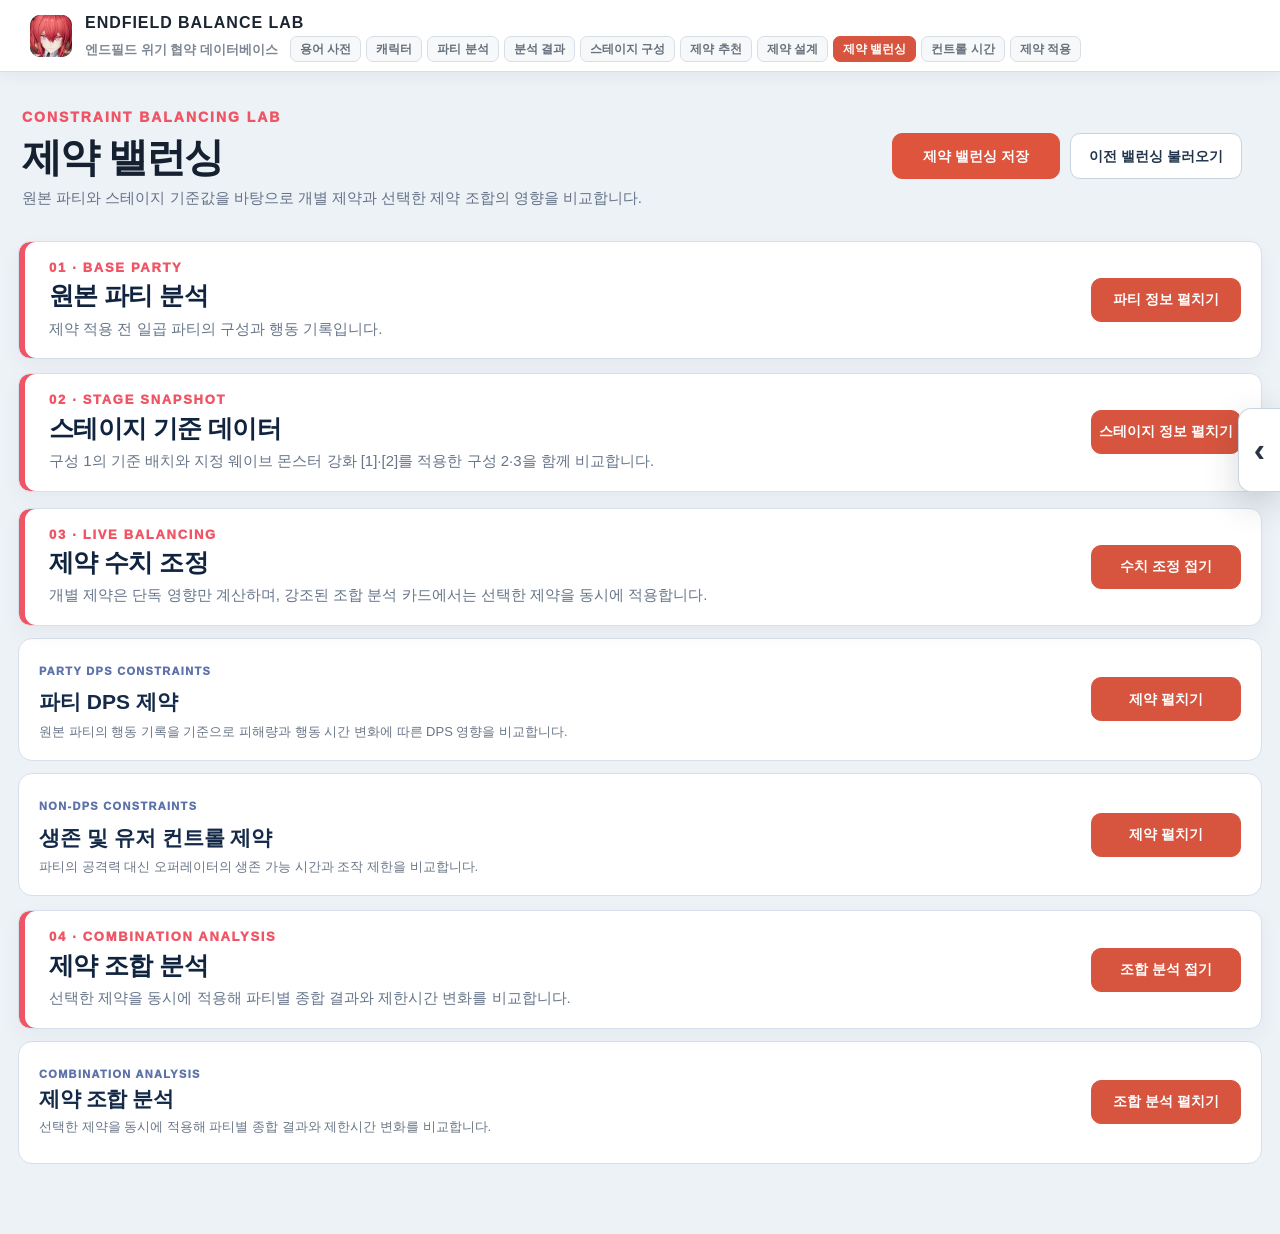
==== constraint-balancing/index.html @ 931641bd "사이트 초기 파일" ====
<!DOCTYPE html>

<html lang="ko">
<head>
<meta charset="utf-8"/>
<meta content="width=device-width, initial-scale=1" name="viewport"/>
<title>엔드필드 제약 밸런싱</title>
<meta content="원본 파티와 스테이지 기준 데이터에 개별 제약 또는 선택한 제약 조합을 적용해 종합 영향을 비교하는 독립형 제약 밸런싱 사이트" name="description"/>
<link href="styles.css?v=156" rel="stylesheet"/>
<link href="integration-nav.css?v=10" rel="stylesheet"/>
</head>
<body>
<header class="app-topbar integrated-site-topbar">
  <div class="integrated-site-brand">
    <a class="integrated-brand-mark" href="../index.html" aria-label="Endfield Balance Lab 파티 분석 페이지"><img class="site-brand-character" src="../assets/lab-brand-character.jpg" alt=""></a>
    <div class="integrated-brand-copy">
      <a class="integrated-brand-title" href="../index.html"><strong>ENDFIELD BALANCE LAB</strong></a>
      <div class="integrated-brand-lower">
        <small>엔드필드 위기 협약 데이터베이스</small>
        <nav class="integrated-site-nav" aria-label="페이지 전환">
          <a href="../glossary.html">용어 사전</a>
          <a href="../characters.html">캐릭터</a>
          <a href="../index.html">파티 분석</a>
          <a href="../results.html">분석 결과</a>
          <a href="../dungeon-monsters.html">스테이지 구성</a>
          <a href="../constraints.html">제약 추천</a>
          <a href="../constraint-board.html">제약 설계</a>
          <a href="index.html" class="active" aria-current="page">제약 밸런싱</a>
          <a href="../control-time/index.html">컨트롤 시간</a>
          <a href="../constraint-application/index.html">제약 적용</a>
        </nav>
      </div>
    </div>
  </div>
</header>
<main class="page-shell" id="top">
<section class="page-heading hero-heading archive-style-heading">
<div>
<span>CONSTRAINT BALANCING LAB</span>
<h1>제약 밸런싱</h1>
<p>원본 파티와 스테이지 기준값을 바탕으로 개별 제약과 선택한 제약 조합의 영향을 비교합니다.</p>
</div>
<div class="balance-storage-actions" aria-label="제약 밸런싱 저장 관리">
<button class="balance-save-button" id="balanceSaveButton" type="button">제약 밸런싱 저장</button>
<button class="balance-history-button" id="balanceHistoryButton" type="button" aria-controls="balanceHistoryModal" aria-expanded="false">이전 밸런싱 불러오기</button>
</div>
</section>
<div class="balance-history-modal" id="balanceHistoryModal" hidden>
<div class="balance-history-dialog" role="dialog" aria-modal="true" aria-labelledby="balanceHistoryTitle">
<header><div><span>SAVED BALANCING</span><h2 id="balanceHistoryTitle">이전 밸런싱 불러오기</h2><p>저장된 버전을 선택하면 모든 제약 설정값을 해당 상태로 복원합니다.</p></div><button type="button" class="balance-history-close" id="balanceHistoryClose" aria-label="닫기">×</button></header>
<div class="balance-history-list" id="balanceHistoryList"></div>
</div>
</div>
<div class="balance-save-toast" id="balanceSaveToast" role="status" aria-live="polite" hidden></div>
<section class="section-block" id="party">
<details class="section-group-details" id="partyGroupDetails">
<summary class="section-heading section-group-summary">
<div class="section-title-copy"><span>01 · BASE PARTY</span><h2>원본 파티 분석</h2><p>제약 적용 전 일곱 파티의 구성과 행동 기록입니다.</p></div>
<span class="fold-action section-group-action"><b class="closed-label">파티 정보 펼치기</b><b class="open-label">파티 정보 접기</b></span>
</summary>
<div class="multi-party-list section-group-body" id="partyList"></div>
</details>
</section>
<section class="section-block" id="stage"><details class="section-group-details stage-group-details" id="stageGroupDetails"><summary class="section-heading section-group-summary stage-group-summary">
<div class="section-title-copy"><span>02 · STAGE SNAPSHOT</span><h2>스테이지 기준 데이터</h2><p>구성 1의 기준 배치와 지정 웨이브 몬스터 강화 [1]·[2]를 적용한 구성 2·3을 함께 비교합니다.</p></div>
<span class="fold-action section-group-action"><b class="closed-label">스테이지 정보 펼치기</b><b class="open-label">스테이지 정보 접기</b></span></summary><div class="section-group-body stage-group-body"><details class="fold-card card" id="stageDetails">
<summary class="stage-fold-summary">
<div><span>현재 분석 스테이지</span><b id="stageTitle">구성 1 · 기준 구성</b></div>
<div class="summary-metrics stage-summary-compact" id="stageSummary"></div>
<span class="fold-action"><b class="closed-label">스테이지 기준 펼치기</b><b class="open-label">스테이지 기준 접기</b></span>
</summary>
<div class="fold-body">
<div class="wave-grid" id="waveGrid"></div>
<details class="inner-card stage-details">
<summary><span><b>배치 몬스터 원본 스펙</b><small>HP · ATK · DEF · 강인도 · 등장 차수</small></span><strong>펼치기</strong></summary>
<div class="monster-spec-grid" id="monsterSpecGrid"></div>
</details>
</div>
</details><details class="fold-card card stage-composition-card" id="stageDetailsEnhance1">
<summary class="stage-fold-summary">
<div><span>강화 [1] 적용 스테이지</span><b>구성 2 · 강화 [1]</b></div>
<div class="summary-metrics stage-summary-compact" id="stageSummaryEnhance1"></div>
<span class="fold-action"><b class="closed-label">스테이지 기준 펼치기</b><b class="open-label">스테이지 기준 접기</b></span>
</summary>
<div class="fold-body">
<div class="wave-grid" id="waveGridEnhance1"></div>
<details class="inner-card stage-details">
<summary><span><b>강화 [1] 적용 몬스터 스펙</b><small>지정 개체 HP 50% 증가 · 알파 개체 표시</small></span><strong>펼치기</strong></summary>
<div class="monster-spec-grid" id="monsterSpecGridEnhance1"></div>
</details>
</div>
</details><details class="fold-card card stage-composition-card" id="stageDetailsEnhance2">
<summary class="stage-fold-summary">
<div><span>강화 [2] 적용 스테이지</span><b>구성 3 · 강화 [2]</b></div>
<div class="summary-metrics stage-summary-compact" id="stageSummaryEnhance2"></div>
<span class="fold-action"><b class="closed-label">스테이지 기준 펼치기</b><b class="open-label">스테이지 기준 접기</b></span>
</summary>
<div class="fold-body">
<div class="wave-grid" id="waveGridEnhance2"></div>
<details class="inner-card stage-details">
<summary><span><b>강화 [2] 적용 몬스터 스펙</b><small>강화 [1] 대상 + 웨이브 3 쌍뿔 아겔로스</small></span><strong>펼치기</strong></summary>
<div class="monster-spec-grid" id="monsterSpecGridEnhance2"></div>
</details>
</div>
</details></div></details></section>
<section class="section-block constraint-zone" id="constraints"><details class="section-group-details tuning-group-details" id="constraintTuningDetails" open><summary class="section-heading section-group-summary tuning-group-summary">
<div class="section-title-copy"><span>03 · LIVE BALANCING</span><h2>제약 수치 조정</h2><p>개별 제약은 단독 영향만 계산하며, 강조된 조합 분석 카드에서는 선택한 제약을 동시에 적용합니다.</p></div>
<span class="fold-action section-group-action"><b class="closed-label">수치 조정 펼치기</b><b class="open-label">수치 조정 접기</b></span></summary><div class="section-group-body tuning-group-body"><div class="constraint-stack">
<details class="constraint-group-details" id="dpsConstraintGroup">
<summary class="constraint-category-heading dps-category-heading constraint-group-summary">
<div class="constraint-category-copy">
<span>PARTY DPS CONSTRAINTS</span>
<h2>파티 DPS 제약</h2>
<p>원본 파티의 행동 기록을 기준으로 피해량과 행동 시간 변화에 따른 DPS 영향을 비교합니다.</p>
</div>
<span class="fold-action constraint-group-action"><b class="closed-label">제약 펼치기</b><b class="open-label">제약 접기</b></span>
</summary>
<div class="constraint-group-body">
<details class="constraint-details card" id="statConstraint">
<summary class="constraint-summary">
<span class="constraint-index"><span>01</span></span>
<div><span>오퍼레이터 능력치</span><h3>주요 능력치 감소</h3></div>
<div class="summary-value current-setting"><span>현재 설정</span><b id="statSummaryValue">20%</b></div>
<div class="summary-value"><span>관련 파티</span><b>7개</b></div>
<span class="fold-action"><b class="closed-label">분석 펼치기</b><b class="open-label">분석 접기</b></span>
</summary>
<div class="constraint-body">
<div class="constraint-control-grid">
<div class="control-panel">
<label for="statReduction"><span>주요 능력치 감소율</span><output id="statReductionValue">20%</output></label>
<input id="statReduction" max="50" min="0" step="1" type="range" value="20"/>
<div class="preset-row"><button data-stat="10">10%</button><button class="active" data-stat="20">20%</button><button data-stat="40">40%</button></div>
</div>
<div class="formula-panel"><b>계산식</b><code>1 + 0.005 × 주요 능력치 × (1-r) + 0.002 × 보조 능력치</code></div>
</div>
<div class="constraint-party-stack" id="statPartyResults"></div>
</div>
</details>
<details class="constraint-details card" id="normalConstraint">
<summary class="constraint-summary">
<span class="constraint-index"><span>02</span></span>
<div><span>행동 유형</span><h3>메인 오퍼레이터 일반 공격 피해 감소</h3></div>
<div class="summary-value current-setting"><span>현재 설정</span><b id="normalSummaryValue">70%</b></div>
<div class="summary-value"><span>관련 파티</span><b>7개</b></div>
<span class="fold-action"><b class="closed-label">분석 펼치기</b><b class="open-label">분석 접기</b></span>
</summary>
<div class="constraint-body">
<div class="constraint-control-grid">
<div class="control-panel">
<label for="normalReduction"><span>일반 공격 피해 감소율</span><output id="normalReductionValue">70%</output></label>
<input id="normalReduction" max="100" min="0" step="1" type="range" value="70"/>
<div class="preset-row"><button data-normal="30">30%</button><button data-normal="50">50%</button><button class="active" data-normal="70">70%</button><button data-normal="100">100%</button></div>
</div>
<div class="formula-panel"><b>적용 대상</b><span>일반 공격 · 일반 공격 마지막 타격 · 처형 공격 · 궁극기 강화 일반 공격</span></div>
</div>
<div class="constraint-party-stack" id="normalPartyResults"></div>
</div>
</details>
<details class="constraint-details card" id="hpConstraint">
<summary class="constraint-summary">
<span class="constraint-index"><span>03</span></span>
<div><span>스테이지 몬스터</span><h3>몬스터 최대 체력 증가</h3></div>
<div class="summary-value current-setting"><span>현재 설정</span><b id="hpSummaryValue">30%</b></div>
<div class="summary-value"><span>관련 파티</span><b>7개</b></div>
<span class="fold-action"><b class="closed-label">분석 펼치기</b><b class="open-label">분석 접기</b></span>
</summary>
<div class="constraint-body">
<div class="constraint-control-grid">
<div class="control-panel">
<label for="hpIncrease"><span>몬스터 최대 체력 증가율</span><output id="hpIncreaseValue">30%</output></label>
<input id="hpIncrease" max="200" min="0" step="1" type="range" value="30"/>
<div class="preset-row"><button class="active" data-hp="30">30%</button><button data-hp="50">50%</button><button data-hp="100">100%</button><button data-hp="200">200%</button></div>
</div>
<div class="formula-panel"><b>계산식</b><code>변경 HP = 기본 HP × (1 + 증가율)</code><span>격자 현황판에 배치된 모든 개체에 동일하게 적용합니다.</span></div>
</div>
<div class="constraint-party-stack" id="hpPartyResults"></div>
</div>
</details>
<details class="constraint-details card" id="timeConstraint">
<summary class="constraint-summary">
<span class="constraint-index"><span>04</span></span>
<div><span>스테이지 제한시간</span><h3>클리어 제한시간 감소</h3></div>
<div class="summary-value current-setting"><span>현재 설정</span><b id="timeSummaryValue">100초 감소</b></div>
<div class="summary-value"><span>관련 파티</span><b>7개</b></div>
<span class="fold-action"><b class="closed-label">분석 펼치기</b><b class="open-label">분석 접기</b></span>
</summary>
<div class="constraint-body">
<div class="constraint-control-grid">
<div class="control-panel">
<label for="timeReduction"><span>클리어 제한시간 감소량</span><output id="timeReductionValue">100초 감소</output></label>
<input id="timeReduction" max="300" min="0" step="10" type="range" value="100"/>
<div class="preset-row"><button data-time="0">감소 없음</button><button class="active" data-time="100">100초 감소</button><button data-time="200">200초 감소</button><button data-time="300">300초 감소</button></div>
<div class="derived-limit"><span>적용 제한시간</span><b id="appliedTimeLimitValue">500초</b></div>
</div>
<div class="formula-panel"><b>비교 기준</b><code>적용 제한시간 = 기본 600초 − 감소량</code><code>실질 전투 가능 시간 = 적용 제한시간 − 웨이브 전환 15초</code><span>감소량을 기준으로 제약 강도를 조정합니다.</span></div>
</div>
<div class="constraint-party-stack" id="timePartyResults"></div>
</div>
</details>
<details class="constraint-details card" id="skillOtherConstraint">
<summary class="constraint-summary">
<span class="constraint-index"><span>05</span></span>
<div><span>피해 유형 교환</span><h3>배틀 스킬 피해 감소 · 기타 피해 증가</h3></div>
<div class="summary-value current-setting"><span>현재 설정</span><b class="dual-summary-setting" id="skillOtherSummaryValue"><span>배틀 스킬 피해 -60%</span><span>· 기타 피해 +100%</span></b></div>
<div class="summary-value"><span>관련 파티</span><b>7개</b></div>
<span class="fold-action"><b class="closed-label">분석 펼치기</b><b class="open-label">분석 접기</b></span>
</summary>
<div class="constraint-body">
<div class="constraint-control-grid">
<div class="control-panel dual-control-panel">
<div class="dual-control-block">
<label for="battleReduction"><span>배틀 스킬 피해 감소율</span><output id="battleReductionValue">60%</output></label>
<input id="battleReduction" max="100" min="0" step="1" type="range" value="60"/>
<div class="preset-row"><button data-battle="30">30%</button><button class="active" data-battle="60">60%</button><button data-battle="100">100%</button></div>
</div>
<div class="dual-control-block">
<label for="otherIncrease"><span>기타 피해 증가율</span><output id="otherIncreaseValue">100%</output></label>
<input id="otherIncrease" max="200" min="0" step="1" type="range" value="100"/>
<div class="preset-row"><button data-other="50">50%</button><button class="active" data-other="100">100%</button><button data-other="150">150%</button><button data-other="200">200%</button></div>
</div>
</div>
<div class="formula-panel"><b>적용 기준</b><code>배틀 스킬 피해 × (1 − 감소율)</code><code>기타 피해 × (1 + 증가율)</code><span>기타 피해의 실제 구성은 각 파티 결과에서 우측에 구체적으로 표시합니다.</span></div>
</div>
<div class="constraint-party-stack" id="skillOtherPartyResults"></div>
</div>
</details>
<details class="constraint-details card" id="ultRepeatConstraint">
<summary class="constraint-summary">
<span class="constraint-index"><span>06</span></span>
<div><span>궁극기 사용 반복</span><h3>궁극기 반복 피해 감소</h3></div>
<div class="summary-value current-setting"><span>현재 설정</span><b id="ultRepeatSummaryValue">50%</b></div>
<div class="summary-value"><span>관련 파티</span><b>7개</b></div>
<span class="fold-action"><b class="closed-label">분석 펼치기</b><b class="open-label">분석 접기</b></span>
</summary>
<div class="constraint-body">
<div class="constraint-control-grid">
<div class="control-panel">
<label for="ultRepeatReduction"><span>반복 궁극기 피해 감소율</span><output id="ultRepeatReductionValue">50%</output></label>
<input id="ultRepeatReduction" max="100" min="0" step="1" type="range" value="50"/>
<div class="preset-row"><button data-ult-repeat="0">0%</button><button class="active" data-ult-repeat="50">50%</button><button data-ult-repeat="100">100%</button></div>
</div>
<div class="formula-panel"><b>적용 기준</b><code>첫 사이클은 원본 피해 유지</code><code>반복 사이클의 실제 궁극기 판정 피해 × (1 − 감소율)</code><span>레바테인과 장방이처럼 궁극기로 강화 상태에 진입하더라도 일반 공격·배틀 스킬·연계 스킬 판정인 공격은 감소 대상에서 제외합니다.</span></div>
</div>
<div class="constraint-party-stack" id="ultRepeatPartyResults"></div>
</div>
</details>
<details class="constraint-details card" id="comboSpeedConstraint">
<summary class="constraint-summary">
<span class="constraint-index"><span>07</span></span>
<div><span>행동 주기 교환</span><h3>연계 스킬 재사용시간 감소 · 배틀 스킬 피해 감소</h3></div>
<div class="summary-value current-setting"><span>현재 설정</span><b class="dual-summary-setting" id="comboSpeedSummaryValue"><span>연계 스킬 쿨타임 -60%</span><span>· 배틀 스킬 피해 -60%</span></b></div>
<div class="summary-value"><span>관련 파티</span><b>7개</b></div>
<span class="fold-action"><b class="closed-label">분석 펼치기</b><b class="open-label">분석 접기</b></span>
</summary>
<div class="constraint-body">
<div class="constraint-control-grid">
<div class="control-panel dual-control-panel">
<div class="dual-control-block">
<label for="comboCooldownReduction"><span>연계 스킬 재사용시간 감소율</span><output id="comboCooldownReductionValue">60%</output></label>
<input id="comboCooldownReduction" max="80" min="0" step="1" type="range" value="60"/>
<div class="preset-row"><button data-speed-cooldown="30">30%</button><button class="active" data-speed-cooldown="60">60%</button><button data-speed-cooldown="80">80%</button></div>
</div>
<div class="dual-control-block">
<label for="speedBattleReduction"><span>배틀 스킬 피해 감소율</span><output id="speedBattleReductionValue">60%</output></label>
<input id="speedBattleReduction" max="100" min="0" step="1" type="range" value="60"/>
<div class="preset-row"><button data-speed-battle="30">30%</button><button class="active" data-speed-battle="60">60%</button><button data-speed-battle="100">100%</button></div>
</div>
</div>
<div class="formula-panel"><b>행동 기록 기반 계산</b><code>변경 재사용시간 = 기록에서 관측한 사용 간격 × (1 − 감소율)</code><code>배틀 스킬 피해 × (1 − 감소율)</code><span>파티 전체의 실제 연계 스킬 발생 시각을 발동 기회로 사용하고, 오퍼레이터별 기록상 사용 간격이 회복된 경우에만 추가 사용을 계산합니다.</span></div>
</div>
<div class="constraint-party-stack" id="comboSpeedPartyResults"></div>
</div>
</details>
<details class="constraint-details card" id="statusWindowConstraint">
<summary class="constraint-summary">
<span class="constraint-index"><span>08</span></span>
<div><span>상태 시간창</span><h3>상태 부여 후 속성 피해 감소</h3></div>
<div class="summary-value current-setting"><span>현재 설정</span><b class="dual-summary-setting" id="statusWindowSummaryValue"><span>감소 지속 10초</span><span>· 속성 피해 -50%</span></b></div>
<div class="summary-value"><span>관련 파티</span><b>5개</b></div>
<span class="fold-action"><b class="closed-label">분석 펼치기</b><b class="open-label">분석 접기</b></span>
</summary>
<div class="constraint-body">
<div class="constraint-control-grid">
<div class="control-panel dual-control-panel">
<div class="dual-control-block">
<label for="statusWindowDuration"><span>피해 감소 지속시간</span><output id="statusWindowDurationValue">10초</output></label>
<input id="statusWindowDuration" max="20" min="0" step="1" type="range" value="10"/>
<div class="preset-row"><button data-status-duration="5">5초</button><button class="active" data-status-duration="10">10초</button><button data-status-duration="15">15초</button></div>
</div>
<div class="dual-control-block">
<label for="statusWindowReduction"><span>해당 속성 피해 감소율</span><output id="statusWindowReductionValue">50%</output></label>
<input id="statusWindowReduction" max="100" min="0" step="1" type="range" value="50"/>
<div class="preset-row"><button data-status-reduction="30">30%</button><button class="active" data-status-reduction="50">50%</button><button data-status-reduction="70">70%</button></div>
</div>
</div>
<div class="formula-panel"><b>행동 기록 기반 계산</b><code>실제 상태 이상 발동 뒤 지속시간 동안 대응 속성 피해 × (1 − 감소율)</code><span>DATAFIELD의 원본 행동 순서와 피해량은 변경하지 않습니다. 물리 이상 또는 아츠 이상이 발동한 뒤의 행동부터 적용하며, 같은 시각이라도 원본 기록에서 뒤에 있는 행동은 감소 대상이 될 수 있습니다.</span></div>
</div>
<div class="constraint-party-stack" id="statusWindowPartyResults"></div>
</div>
</details>
<details class="constraint-details card" id="statusStageConstraint">
<summary class="constraint-summary">
<span class="constraint-index"><span>09</span></span>
<div><span>상태 단계 압박</span><h3>상태 단계당 대응 피해 감소</h3></div>
<div class="summary-value current-setting"><span>현재 설정</span><b class="dual-summary-setting" id="statusStageSummaryValue"><span>부착 지속 10초</span><span>· 단계당 피해 -10%</span></b></div>
<div class="summary-value"><span>관련 파티</span><b>5개</b></div>
<span class="fold-action"><b class="closed-label">분석 펼치기</b><b class="open-label">분석 접기</b></span>
</summary>
<div class="constraint-body">
<div class="constraint-control-grid">
<div class="control-panel dual-control-panel">
<div class="dual-control-block">
<label for="statusStageDuration"><span>부착 지속시간</span><output id="statusStageDurationValue">10초</output></label>
<input id="statusStageDuration" max="20" min="1" step="1" type="range" value="10"/>
<div class="preset-row"><button data-status-stage-duration="5">5초</button><button class="active" data-status-stage-duration="10">10초</button><button data-status-stage-duration="15">15초</button></div>
</div>
<div class="dual-control-block">
<label for="statusStageReduction"><span>단계당 대응 피해 감소율</span><output id="statusStageReductionValue">10%</output></label>
<input id="statusStageReduction" max="25" min="0" step="1" type="range" value="10"/>
<div class="preset-row"><button data-status-stage-reduction="5">5%</button><button class="active" data-status-stage-reduction="10">10%</button><button data-status-stage-reduction="15">15%</button></div>
</div>
</div>
<div class="formula-panel"><b>행동 기록 기반 계산</b><code>현재 상태 단계 × 단계당 피해 감소율</code><code>자연 만료: 부착 종료 0.1초 후 0단계</code><code>스택 소비: 소비 시점부터 0.1초간 소비 직전 단계 유지</code><span>띄우기·넘어뜨리기는 각각 방어 불능 1스택을 쌓고, 강타·갑옷 파괴는 모든 방어 불능 스택을 소모합니다. 같은 아츠 부착은 누적되며 아츠 폭발은 스택을 유지하고, 서로 다른 아츠 부착으로 발생한 아츠 이상은 모든 아츠 부착을 소모합니다.</span></div>
</div>
<div class="constraint-party-stack" id="statusStagePartyResults"></div>
</div>
</details>
<details class="constraint-details card" id="statusReapplyConstraint">
<summary class="constraint-summary">
<span class="constraint-index"><span>10</span></span>
<div><span>상태 재적용 제한</span><h3>방어불능, 동일 아츠부착 재적용 간격 제한</h3></div>
<div class="summary-value current-setting"><span>현재 설정</span><b id="statusReapplySummaryValue">재적용 제한 10초</b></div>
<div class="summary-value"><span>관련 파티</span><b>7개</b></div>
<span class="fold-action"><b class="closed-label">분석 펼치기</b><b class="open-label">분석 접기</b></span>
</summary>
<div class="constraint-body">
<div class="constraint-control-grid">
<div class="control-panel">
<label for="statusReapplyInterval"><span>재적용 제한시간</span><output id="statusReapplyIntervalValue">10초</output></label>
<input id="statusReapplyInterval" max="20" min="0" step="1" type="range" value="10"/>
<div class="preset-row"><button data-status-reapply="5">5초</button><button class="active" data-status-reapply="10">10초</button><button data-status-reapply="15">15초</button></div>
</div>
<div class="formula-panel"><b>행동 기록 기반 대기 계산</b><code>스킬 사용 시각 = max(원본 예정 시각, 마지막 동일 상태 적용 시각 + 제한시간)</code><span>방어불능과 열기·전기·냉기·자연 아츠부착은 종류별로 따로 추적합니다. 제한시간 안에 예정된 동일 상태 부여 스킬은 삭제하지 않고 재적용 가능한 시각까지 기다린 뒤 사용하며, 해당 오퍼레이터의 이후 행동도 누적 대기시간만큼 함께 이동합니다. 원본 피해량은 유지하고 늘어난 계산용 전투시간으로 DPS를 다시 계산합니다.</span></div>
</div>
<div class="constraint-party-stack" id="statusReapplyPartyResults"></div>
</div>
</details>
<details class="constraint-details card" id="stageEnhanceConstraint">
<summary class="constraint-summary">
<span class="constraint-index"><span>11</span></span>
<div><span>지정 개체 강화</span><h3>지정 웨이브 몬스터 체력 강화</h3></div>
<div class="summary-value current-setting"><span>현재 설정</span><b id="stageEnhanceSummaryValue">강화 [1]</b></div>
<div class="summary-value"><span>관련 파티</span><b>7개</b></div>
<span class="fold-action"><b class="closed-label">분석 펼치기</b><b class="open-label">분석 접기</b></span>
</summary>
<div class="constraint-body">
<div class="constraint-control-grid">
<div class="control-panel stage-enhance-control">
<label><span>강화 단계</span><output id="stageEnhanceLevelValue">강화 [1]</output></label>
<input id="stageEnhanceLevel" type="hidden" value="1"/>
<div class="preset-row stage-enhance-presets"><button class="active" data-stage-enhance="1">강화 [1]</button><button data-stage-enhance="2">강화 [2]</button></div>
</div>
<div class="formula-panel"><b>적용 대상</b><code>강화 [1] = 웨이브 4 삼미·쌍뿔 아겔로스를 α 개체 HP로 교체</code><code>강화 [2] = 강화 [1] + 웨이브 3 쌍뿔 아겔로스를 α 개체 HP로 교체</code><span>구성 1 · 기준 구성에서 지정된 모든 일치 개체를 스테이지 구성 페이지와 동일한 알파 개체 HP로 교체합니다. 파티 원본 피해량과 DPS는 변경하지 않습니다.</span></div>
</div>
<div class="constraint-party-stack" id="stageEnhancePartyResults"></div>
</div>
</details>
<details class="constraint-details card" id="highHpCapConstraint">
<summary class="constraint-summary">
<span class="constraint-index"><span>12</span></span>
<div><span>순간 피해 제한</span><h3>고체력 적 0.1초 피해 상한</h3></div>
<div class="summary-value current-setting"><span>현재 설정</span><b class="dual-summary-setting" id="highHpCapSummaryValue"><span>적용 HP 100,000 이상</span><span>· 0.1초 상한 25%</span></b></div>
<div class="summary-value"><span>관련 파티</span><b>7개</b></div>
<span class="fold-action"><b class="closed-label">분석 펼치기</b><b class="open-label">분석 접기</b></span>
</summary>
<div class="constraint-body">
<div class="constraint-control-grid">
<div class="control-panel dual-control-panel">
<div class="dual-control-block">
<label for="highHpThreshold"><span>적용 최소 체력</span><output id="highHpThresholdValue">100,000</output></label>
<input id="highHpThreshold" max="200000" min="50000" step="10000" type="range" value="100000"/>
<div class="preset-row"><button data-high-hp-threshold="50000">50,000</button><button class="active" data-high-hp-threshold="100000">100,000</button><button data-high-hp-threshold="150000">150,000</button><button data-high-hp-threshold="200000">200,000</button></div>
</div>
<div class="dual-control-block">
<label for="highHpCapRate"><span>0.1초 피해 상한</span><output id="highHpCapRateValue">최대 HP의 25%</output></label>
<input id="highHpCapRate" max="50" min="5" step="1" type="range" value="25"/>
<div class="preset-row"><button data-high-hp-cap="15">15%</button><button class="active" data-high-hp-cap="25">25%</button><button data-high-hp-cap="35">35%</button></div>
</div>
</div>
<div class="formula-panel"><b>DPS 환산 기준</b><code>0.1초 적용 피해 = min(해당 구간 피해, 대상 최대 HP × 상한율)</code><span>기준 체력이 설정값 이상인 몬스터에게만 적용합니다. 대상 정보가 없는 DATAFIELD 기록은 고체력 몬스터별 상한 결과를 체력 비중으로 합산하여 파티 DPS에 반영합니다. 원본 행동 시각과 피해량은 변경하지 않습니다.</span></div>
</div>
<div class="constraint-party-stack" id="highHpCapPartyResults"></div>
</div>
</details>
<details class="constraint-details card" id="controlRecoveryConstraint">
<summary class="constraint-summary">
<span class="constraint-index"><span>13</span></span>
<div><span>제어 사용 압박</span><h3>제어 상태 중 몬스터 체력 회복</h3></div>
<div class="summary-value current-setting"><span>현재 설정</span><b id="controlRecoverySummaryValue">초당 최대 HP 5%</b></div>
<div class="summary-value"><span>관련 파티</span><b>3개</b></div>
<span class="fold-action"><b class="closed-label">분석 펼치기</b><b class="open-label">분석 접기</b></span>
</summary>
<div class="constraint-body">
<div class="constraint-control-grid">
<div class="control-panel">
<label for="controlRecoveryRate"><span>제어 중 몬스터가 매초 회복하는 HP</span><output id="controlRecoveryRateValue">5%</output></label>
<input id="controlRecoveryRate" max="20" min="0" step="1" type="range" value="5"/>
<div class="preset-row"><button class="active" data-control-recovery="5">5%</button><button data-control-recovery="10">10%</button><button data-control-recovery="15">15%</button></div>
</div>
<div class="formula-panel"><b>계산 방법</b><code>제어가 시작되면 즉시 N% 회복하고, 제어가 이어지는 동안 1초마다 N%씩 다시 회복</code><code>제어가 여러 개 겹쳐도 한 번만 회복하며, 가장 늦게 끝나는 제어 시간까지 계속 계산</code><span>띄우기·넘어뜨리기·강제 동결·끌어당김과 탕탕 궁극기처럼 제어 태그가 붙은 행동을 찾습니다. DATAFIELD에는 어떤 몬스터를 때렸는지 표시가 없어서, 각 몬스터의 최대 HP를 반영한 대표 몬스터로 계산합니다. 같은 시각에는 제어 공격의 피해를 먼저 적용하고, 몬스터가 실제로 잃은 HP보다 많이 회복하지는 않습니다.</span></div>
</div>
<div class="constraint-party-stack" id="controlRecoveryPartyResults"></div>
</div>
</details>
<details class="constraint-details card future-constraint-details" id="healingShieldRecoveryPreview">
<summary class="constraint-summary">
<span class="constraint-index"><span>14</span></span>
<div><span>오퍼레이터 회복 압박</span><h3>메인 오퍼레이터가 회복하거나 보호막을 받으면 모든 몬스터 회복</h3></div>
<div class="summary-value current-setting"><span>현재 설정</span><b class="dual-summary-setting"><span>회복 10% · 보호막 20%</span><span>모든 몬스터 최대 HP 8%</span></b></div>
<div class="summary-value"><span>관련 파티</span><b>7개</b></div>
<span class="fold-action"><b class="closed-label">분석 펼치기</b><b class="open-label">분석 접기</b></span>
</summary>
<div class="constraint-body future-constraint-body">
<details class="recovery-reference-details" id="healingShieldCharacterReference">
<summary class="recovery-reference-summary">
<div><span>캐릭터별 정보</span><h4>캐릭터별 회복·보호막 정보</h4><p>각 캐릭터가 한 번에 얼마나 회복하거나 보호막을 주는지 보여줍니다.</p></div>
<span class="reference-fold-action"><b class="closed-label">정보 바 펼치기</b><b class="open-label">정보 바 접기</b></span>
</summary>
<div class="recovery-reference-body">
<div class="reference-method-note reference-method-note-v075">
<b>계산 기준</b>
<div class="reference-method-chips"><span>캐릭터 Lv.90</span><span>스킬/재능 최고</span><span>잠재력 0</span><span>무기 Lv.90</span><span>재련 0</span><span>완벽 기질 [9/9/4]</span><span>장비 제외</span></div>
</div>
<div class="recovery-reference-legend"><span class="legend-heal">회복</span><span class="legend-hot">지속 회복</span><span class="legend-shield">보호막</span><span class="legend-basis">캐릭터 Lv.90 · 스킬 최고</span><span class="legend-weapon">무기 Lv.90 · 재련 0 · 완벽 기질 [9/9/4]</span></div>
<div class="recovery-reference-grid">
<article class="recovery-reference-card" data-reference-kind="heal">
<header><img alt="자이히" src="assets/characters/xaihi/portrait.png"/><div><small>[캐릭터/무기 90레벨] [기질 994 강화]</small><h5>자이히 · 디도스</h5></div><span class="reference-status verified">즉시 회복 · 메인 오퍼레이터</span></header>
<dl>
<div class="reference-weapon-row"><dt>적용 무기</dt><dd><a class="reference-weapon-link" href="https://endfield.wiki.gg/wiki/Freedom_to_Proselytize" rel="noreferrer" target="_blank">선교의 자유</a></dd></div>
<div class="reference-weapon-row"><dt>적용 기질</dt><dd>의지 +124 · 치유 효율 +37.14% · 주 능력치 +8%<em class="reference-formula">완벽 기질 [9/9/4] · 재련 0</em></dd></div>
<div><dt>무기 적용 후 의지</dt><dd>295.92<em class="reference-formula">(150 + 124) × 1.08</em></dd></div>
<div><dt>한 번에 회복하는 HP</dt><dd><strong>752.76</strong><em class="reference-formula">(324 + 295.92×0.76) × 1.3714</em></dd></div>
<div><dt>회복 횟수</dt><dd>최대 2회 · 총 1,505.52</dd></div>
<div><dt>10% 조건이 되는 메인 오퍼레이터 최대 HP</dt><dd>7,527.6</dd></div>
</dl>
<p>배틀 스킬로 최대 2번 회복합니다. 각 회복은 따로 판정합니다.</p>
</article>
<article class="recovery-reference-card" data-reference-kind="heal">
<header><img alt="질베르타" src="assets/characters/gilberta/portrait.png"/><div><small>[캐릭터/무기 90레벨] [기질 994 강화]</small><h5>질베르타 · 뒤늦은 편지</h5></div><span class="reference-status verified">즉시 회복 · 메인 오퍼레이터 우선</span></header>
<dl>
<div class="reference-weapon-row"><dt>적용 무기</dt><dd><a class="reference-weapon-link" href="https://endfield.wiki.gg/wiki/Dreams_of_the_Starry_Beach" rel="noreferrer" target="_blank">바다와 별의 꿈</a></dd></div>
<div class="reference-weapon-row"><dt>적용 기질</dt><dd>지능 +156 · 치유 효율 +46.43% · 보조 능력치 +25.6%<em class="reference-formula">완벽 기질 [9/9/4] · 재련 0</em></dd></div>
<div><dt>무기 적용 후 지능</dt><dd>355.45<em class="reference-formula">(127 + 156) × 1.256</em></dd></div>
<div><dt>한 번에 회복하는 HP</dt><dd><strong>626.58</strong><em class="reference-formula">(108 + 355.448×0.90) × 1.4643</em></dd></div>
<div><dt>10% 조건이 되는 메인 오퍼레이터 최대 HP</dt><dd>6,265.8</dd></div>
<div><dt>발동 조건</dt><dd>지정 공격이 적 2명 이상 명중</dd></div>
</dl>
<p>메인 오퍼레이터의 HP가 가득 차 다른 팀원이 회복되면 이 제약은 발동하지 않습니다.</p>
</article>
<article class="recovery-reference-card" data-reference-kind="heal">
<header><img alt="아델리아" src="assets/characters/adelia/portrait.png"/><div><small>[캐릭터/무기 90레벨] [기질 994 강화]</small><h5>아델리아 · 친구의 그림자</h5></div><span class="reference-status verified">즉시 회복 · 메인 오퍼레이터 우선</span></header>
<dl>
<div class="reference-weapon-row"><dt>적용 무기</dt><dd><a class="reference-weapon-link" href="https://endfield.wiki.gg/wiki/Freedom_to_Proselytize" rel="noreferrer" target="_blank">선교의 자유</a></dd></div>
<div class="reference-weapon-row"><dt>적용 기질</dt><dd>의지 +124 · 치유 효율 +37.14% · 주 능력치 +8%<em class="reference-formula">완벽 기질 [9/9/4] · 재련 0</em></dd></div>
<div><dt>무기 적용 후 의지</dt><dd>261.36<em class="reference-formula">(118 + 124) × 1.08</em></dd></div>
<div><dt>그림자 1개가 회복하는 HP</dt><dd><strong>392.25</strong><em class="reference-formula">(90 + 261.36×0.75) × 1.3714</em></dd></div>
<div><dt>배틀 스킬로 생기는 그림자</dt><dd>3개 · 모두 합치면 1,176.75</dd></div>
<div><dt>10% 조건이 되는 메인 오퍼레이터 최대 HP</dt><dd>3,922.5</dd></div>
</dl>
<p>그림자 3개의 회복량을 합치지 않고, 그림자에 닿아 회복할 때마다 10% 조건을 따로 확인합니다.</p>
</article>
<article class="recovery-reference-card" data-reference-kind="heal">
<header><img alt="안탈" src="assets/characters/antal/portrait.png"/><div><small>[캐릭터/무기 90레벨] [기질 994 강화]</small><h5>안탈 · 즉흥적인 천재성</h5></div><span class="reference-status verified">즉시 회복 · 팀원/자신</span></header>
<dl>
<div class="reference-weapon-row"><dt>적용 무기</dt><dd><a class="reference-weapon-link" href="https://endfield.wiki.gg/wiki/Dreams_of_the_Starry_Beach" rel="noreferrer" target="_blank">바다와 별의 꿈</a></dd></div>
<div class="reference-weapon-row"><dt>적용 기질</dt><dd>지능 +156 · 치유 효율 +46.43% · 보조 능력치 +25.6%<em class="reference-formula">완벽 기질 [9/9/4] · 재련 0</em></dd></div>
<div><dt>무기 적용 후 힘</dt><dd>162.02<em class="reference-formula">129 × 1.256</em></dd></div>
<div><dt>팀원을 한 번 회복하는 HP</dt><dd><strong>371.67</strong><em class="reference-formula">(108 + 162.024×0.90) × 1.4643</em></dd></div>
<div><dt>자신을 한 번 회복하는 HP</dt><dd><strong>156.05</strong><em class="reference-formula">(45 + 162.024×0.38) × 1.4643</em></dd></div>
<div><dt>10% 조건이 되는 메인 오퍼레이터 최대 HP</dt><dd class="reference-value-lines"><span>팀원 회복 3,716.7</span><span>자기 회복 1,560.5</span></dd></div>
</dl>
<p>증폭된 팀원별로 30초에 최대 1회입니다. 메인 오퍼레이터가 이 회복을 받았을 때만 제약 조건을 확인합니다.</p>
</article>
<article class="recovery-reference-card" data-reference-kind="hot">
<header><img alt="스노우샤인" src="assets/characters/snowshine/portrait.png"/><div><small>[캐릭터/무기 90레벨] [기질 994 강화]</small><h5>스노우샤인 · 극지 구조</h5></div><span class="reference-status verified">즉시 + 지속 회복 · 범위 아군</span></header>
<dl>
<div class="reference-weapon-row"><dt>적용 무기</dt><dd><a class="reference-weapon-link" href="https://endfield.wiki.gg/wiki/Former_Finery" rel="noreferrer" target="_blank">과거의 일품</a></dd></div>
<div class="reference-weapon-row"><dt>적용 기질</dt><dd>의지 +156 · 최대 HP +78% · 치유 효율 +16%<em class="reference-formula">완벽 기질 [9/9/4] · 재련 0</em></dd></div>
<div><dt>무기 적용 후 의지</dt><dd>264</dd></div>
<div><dt>즉시 회복하는 HP</dt><dd><strong>403.68</strong><em class="reference-formula">(216 + 264×0.50) × 1.16</em></dd></div>
<div><dt>지속 회복</dt><dd><strong>102.45 × 6회 = 614.71</strong><em class="reference-formula">0.5초 간격 · 3초</em></dd></div>
<div><dt>HP가 낮을 때</dt><dd>HP 55% 이하 · +25%<em class="reference-formula">즉시 504.60 · 지속 총 768.38</em></dd></div>
<div><dt>10% 조건이 되는 메인 오퍼레이터 최대 HP</dt><dd class="reference-value-lines"><span>즉시 회복 4,036.8</span><span>지속 회복 1~6회 누적 1,024.5~6,147.1</span><span>HP 55% 이하: 즉시 5,046 · 지속 1,280.6~7,683.8</span></dd></div>
</dl>
<p>즉시 회복과 지속 회복은 각각 따로 판정합니다. 지속 회복은 누적량이 처음 10%에 도달할 때 한 번만 발동합니다.</p>
</article>
<article class="recovery-reference-card" data-reference-kind="heal">
<header><img alt="카뮤" src="assets/characters/camu/portrait.png"/><div><small>[캐릭터/무기 90레벨] [기질 994 강화]</small><h5>카뮤 · 죄를 쫓는 자</h5></div><span class="reference-status verified">즉시 회복 · 자신</span></header>
<dl>
<div class="reference-weapon-row"><dt>적용 무기</dt><dd><a class="reference-weapon-link" href="https://endfield.wiki.gg/wiki/Golden_Age" rel="noreferrer" target="_blank">전성기</a></dd></div>
<div class="reference-weapon-row"><dt>적용 기질</dt><dd>의지 +156 · 치유 효율 +46.43% · 조건부 치유 효율 +6.4%<em class="reference-formula">완벽 기질 [9/9/4] · 재련 0</em></dd></div>
<div><dt>한 번에 회복하는 HP</dt><dd><strong>144.53</strong><em class="reference-formula">98.7 × 1.4643</em></dd></div>
<div><dt>조건부 최대 회복량</dt><dd><strong>150.84</strong><em class="reference-formula">연계 스킬 피해 후 15초 동안</em></dd></div>
<div><dt>10% 조건이 되는 메인 오퍼레이터 최대 HP</dt><dd class="reference-value-lines"><span>평상시 1,445.3</span><span>조건부 최대 1,508.4</span></dd></div>
</dl>
<p>카뮤가 메인 오퍼레이터일 때만 확인합니다. 메인 오퍼레이터가 받는 치유 보정은 아직 더하지 않았습니다.</p>
</article>
<article class="recovery-reference-card" data-reference-kind="heal">
<header><img alt="로시" src="assets/characters/rossi/portrait.png"/><div><small>[캐릭터/무기 90레벨] [기질 994 강화]</small><h5>로시 · 끓어오르는 피</h5></div><span class="reference-status verified">즉시 회복 · 자신</span></header>
<dl>
<div class="reference-weapon-row"><dt>적용 무기</dt><dd><a class="reference-weapon-link" href="https://endfield.wiki.gg/wiki/Forgeborn_Scathe" rel="noreferrer" target="_blank">용조의 불꽃</a></dd></div>
<div class="reference-weapon-row"><dt>적용 기질</dt><dd>지능 +156 · 공격력 +39% · 열 피해 +25.6%<em class="reference-formula">완벽 기질 [9/9/4] · 재련 0 · 회복에는 지능만 반영</em></dd></div>
<div><dt>무기 적용 후 지능</dt><dd>274</dd></div>
<div><dt>일반 상태에서 한 번 회복하는 HP</dt><dd><strong>21.92</strong><em class="reference-formula">274 × 0.08</em></dd></div>
<div><dt>연소 상태에서 한 번 회복하는 HP</dt><dd><strong>32.88</strong><em class="reference-formula">21.92 × 1.5</em></dd></div>
<div><dt>10% 조건이 되는 메인 오퍼레이터 최대 HP</dt><dd class="reference-value-lines"><span>일반 상태 219.2</span><span>연소 상태 328.8</span></dd></div>
</dl>
<p>잠재력으로 추가되는 회복은 제외했습니다. 로시가 메인 오퍼레이터일 때만 확인합니다.</p>
</article>
<article class="recovery-reference-card" data-reference-kind="shield">
<header><img alt="카치르" src="assets/characters/kachir/portrait.png"/><div><small>[캐릭터/무기 90레벨] [기질 994 강화]</small><h5>카치르 · 실시간 억제</h5></div><span class="reference-status verified">보호막 · 자신/메인 오퍼레이터 우선</span></header>
<dl>
<div class="reference-weapon-row"><dt>적용 무기</dt><dd><a class="reference-weapon-link" href="https://endfield.wiki.gg/wiki/Thunderberge" rel="noreferrer" target="_blank">천둥의 흔적</a></dd></div>
<div class="reference-weapon-row"><dt>적용 기질</dt><dd>힘 +156 · 최대 HP +78% · 보호막 부여량 +38.4%<em class="reference-formula">완벽 기질 [9/9/4] · 재련 0</em></dd></div>
<div><dt>계산에 쓴 방어력</dt><dd>12<em class="reference-formula">⌊의지 106÷10⌋ × 1.2</em></dd></div>
<div><dt>한 번에 새로 주는 보호막</dt><dd><strong>1,205.08</strong><em class="reference-formula">(810 + 12×5.06) × 1.384</em></dd></div>
<div><dt>이 보호막이 20%가 되는 메인 오퍼레이터 최대 HP</dt><dd>6,025.4</dd></div>
</dl>
<p>이번 한 번에 실제로 새로 생긴 보호막만 셉니다. 무기의 추가 보호막 조건은 카치르의 해당 스킬에 맞지 않아 계산에 넣지 않았습니다.</p>
</article>
<article class="recovery-reference-card" data-reference-kind="mixed">
<header><img alt="엠버" src="assets/characters/amber/portrait.png"/><div><small>[캐릭터/무기 90레벨] [기질 994 강화]</small><h5>엠버 · 전선 지원/맹세</h5></div><span class="reference-status verified">보호막 + 회복 · 팀 전체</span></header>
<dl>
<div class="reference-weapon-row"><dt>회복 최대 무기</dt><dd><a class="reference-weapon-link" href="https://endfield.wiki.gg/wiki/Former_Finery" rel="noreferrer" target="_blank">과거의 일품</a><em class="reference-formula">의지 +156 · 최대 HP +78% · 치유 효율 +16% · 9/9/4 · 재련 0</em></dd></div>
<div><dt>무기 적용 후 의지</dt><dd>276</dd></div>
<div><dt>연계 스킬 한 번의 회복량</dt><dd><strong>1,288.85</strong><em class="reference-formula">(675 + 276×1.58) × 1.16</em></dd></div>
<div><dt>회복 10% 조건의 최대 HP</dt><dd>12,888.5</dd></div>
<div class="reference-weapon-row"><dt>보호막 최대 무기</dt><dd><a class="reference-weapon-link" href="https://endfield.wiki.gg/wiki/Thunderberge" rel="noreferrer" target="_blank">천둥의 흔적</a><em class="reference-formula">힘 +156 · 최대 HP +78% · 보호막 부여량 +38.4% · 9/9/4 · 재련 0</em></dd></div>
<div><dt>보호막 세팅 최대 HP</dt><dd>12,735.90</dd></div>
<div><dt>궁극기로 주는 보호막</dt><dd><strong>4,406.62</strong><em class="reference-formula">최대 HP 25% × 1.384</em></dd></div>
<div><dt>보호막 20% 조건의 최대 HP</dt><dd>22,033.1</dd></div>
<div><dt>무기 추가 보호막</dt><dd><strong>1,974.17</strong><em class="reference-formula">고유 기질 Rank 4 · 연계 스킬 회복 후 · 15초당 1회 · 보호막 부여량 포함</em></dd></div>
</dl>
<p>회복 최대와 보호막 최대는 서로 다른 무기를 사용하므로 동시에 적용할 수 없습니다. 목적에 맞는 세팅을 따로 표시했습니다.</p>
</article>
<article class="recovery-reference-card" data-reference-kind="shield">
<header><img alt="미브" src="assets/characters/mive/portrait.png"/><div><small>[캐릭터/무기 90레벨] [기질 994 강화]</small><h5>미브 · 분노</h5></div><span class="reference-status verified">보호막 · 자신</span></header>
<dl>
<div class="reference-weapon-row"><dt>적용 무기</dt><dd><a class="reference-weapon-link" href="https://endfield.wiki.gg/wiki/Thunderberge" rel="noreferrer" target="_blank">천둥의 흔적</a></dd></div>
<div class="reference-weapon-row"><dt>적용 기질</dt><dd>힘 +156 · 최대 HP +78% · 보호막 부여량 +38.4%<em class="reference-formula">완벽 기질 [9/9/4] · 재련 0</em></dd></div>
<div><dt>무기 적용 후 최대 HP</dt><dd><strong>12,709.20</strong><em class="reference-formula">(5,495 + 힘 329×5) × 1.78</em></dd></div>
<div><dt>한 번에 새로 주는 보호막</dt><dd><strong>5,276.86</strong><em class="reference-formula">최대 HP 30% × 1.384</em></dd></div>
<div><dt>이 보호막이 20%가 되는 메인 오퍼레이터 최대 HP</dt><dd>26,384.3</dd></div>
<div><dt>발동 제한</dt><dd>60초마다 최대 1회</dd></div>
</dl>
<p>기존 보호막과 합산하지 않습니다. 미브가 메인 오퍼레이터일 때만 제약 조건을 확인합니다.</p>
</article>
</div>
</div>
</details>
<details class="recovery-rationale-details" id="healingShieldRatioRationale" open="">
<summary class="recovery-rationale-summary">
<div><span>수치 설정 근거</span><h4>회복 10% · 보호막 20% · 몬스터 최대 HP 8% 지정 사유</h4><p>현재 계산한 회복·보호막 값과 기준 스테이지 수치를 이용해 정한 이유를 보여줍니다.</p></div>
<span class="reference-fold-action"><b class="closed-label">근거 펼치기</b><b class="open-label">근거 접기</b></span>
</summary>
<div class="recovery-rationale-body">
<div class="rationale-overview-layout">
<section class="rationale-panel rationale-table-panel">
<header><h5>기준 데이터 요약</h5><p>현재 계산에 넣은 회복·보호막 수치와 기준 스테이지 값을 먼저 정리합니다.</p></header>
<div class="rationale-table-rows">
<div class="rationale-row"><span>직접 회복 6종</span><b>371.67 ~ 1,288.85</b><small>중앙값 515.13</small></div>
<div class="rationale-row"><span>자기 회복 소량 4종</span><b>21.92 ~ 156.05</b><small>단독 발동 범위가 매우 낮음</small></div>
<div class="rationale-row"><span>보호막 3종</span><b>1,205.08 ~ 5,276.86</b><small>20% 역산 HP 6,025.4 ~ 26,384.3</small></div>
<div class="rationale-row"><span>기준 스테이지</span><b>21마리 · 총 HP 2,252,276</b><small>파티 DPS 62,428.6 ~ 101,622.25</small></div>
</div>
</section>
<section class="rationale-panel rationale-chart-panel">
<header><h5>몬스터 회복률별 추가 전투 시간</h5><p>몬스터가 회복한 HP를 다시 깎는 데 걸리는 시간입니다. 같은 회복량이라도 파티 DPS가 높으면 짧고, 낮으면 길어집니다.</p></header>
<div aria-hidden="true" class="rationale-time-scale"><span>0초</span><span>1초</span><span>2초</span><span>3초</span><span>4초</span></div>
<div class="rationale-time-chart">
<article class="time-compare-row">
<div class="time-compare-heading"><b>몬스터 5% 회복</b><span>총 112,613.8 HP</span></div>
<div class="time-bar-line"><label>빠른 파티</label><div class="time-bar-track"><i style="width:27.75%"></i></div><strong>1.11초</strong></div>
<div class="time-bar-line"><label>느린 파티</label><div class="time-bar-track"><i style="width:45%"></i></div><strong>1.80초</strong></div>
</article>
<article class="time-compare-row selected">
<div class="time-compare-heading"><b>몬스터 8% 회복</b><span>총 180,182.1 HP · 현재 선택</span></div>
<div class="time-bar-line"><label>빠른 파티</label><div class="time-bar-track"><i style="width:44.25%"></i></div><strong>1.77초</strong></div>
<div class="time-bar-line"><label>느린 파티</label><div class="time-bar-track"><i style="width:72.25%"></i></div><strong>2.89초</strong></div>
</article>
<article class="time-compare-row">
<div class="time-compare-heading"><b>몬스터 10% 회복</b><span>총 225,227.6 HP</span></div>
<div class="time-bar-line"><label>빠른 파티</label><div class="time-bar-track"><i style="width:55.5%"></i></div><strong>2.22초</strong></div>
<div class="time-bar-line"><label>느린 파티</label><div class="time-bar-track"><i style="width:90.25%"></i></div><strong>3.61초</strong></div>
</article>
</div>
<p class="rationale-chart-note"><strong>읽는 법:</strong> 막대가 길수록 몬스터가 회복한 HP를 다시 처리하는 데 더 오래 걸립니다. 예를 들어 8% 회복은 빠른 파티에서 1.77초, 느린 파티에서 2.89초가 추가됩니다.</p>
</section>
</div>
<div class="rationale-reason-grid">
<section>
<b>회복 10%: 작은 자기 회복은 대부분 제외</b>
<p>메인 오퍼레이터나 팀원을 직접 회복하는 6개 판정은 <strong>371.67~1,288.85</strong>로, 10% 기준의 역산 HP가 <strong>3,716.7~12,888.5</strong>입니다. 반면 작은 자기 회복은 <strong>21.92~156.05</strong>라서 10% 기준으로는 <strong>219.2~1,560.5</strong> 정도에서만 단독 발동합니다. 즉, 메인 오퍼레이터 최대 HP가 약 3,700~12,900 구간일 때 직접 회복 6종은 조건에 걸리지만, 220~1,560 구간이 아니면 작은 자기 회복 4종은 단독으로 잘 걸리지 않습니다. 그래서 10%는 두 회복군을 수치상으로 가장 깔끔하게 나누는 기준입니다.</p>
</section>
<section>
<b>지속 회복: 같은 효과는 최초 1회만</b>
<p>스노우샤인의 지속 회복은 <strong>102.45 × 6회 = 총 614.71</strong>입니다. 매 틱마다 발동시키면 같은 스킬 하나로 몬스터 회복이 최대 6번까지 발생합니다. 현재 기준에서 10% 조건을 매 틱마다 검사하면 한 스킬이 최대 6번의 몬스터 회복을 만들 수 있습니다. 이를 막기 위해 같은 지속 회복은 <strong>누적 실회복량이 처음 10%에 도달할 때 한 번만</strong> 발동하도록 제한합니다.</p>
</section>
<section>
<b>보호막 20%: 보통 보호막과 큰 보호막을 구분</b>
<p>현재 보호막 수치는 <strong>1,205.08 / 4,406.62 / 5,276.86</strong>입니다. 20% 기준으로 역산하면 메인 오퍼레이터 최대 HP가 각각 <strong>6,025.4 / 22,033.1 / 26,384.3</strong>일 때 발동합니다. 예를 들어 카치르 보호막 1,205.08은 20% 기준이면 메인 오퍼레이터 최대 HP가 6,025.4 이하일 때만 발동하지만, 10% 기준이면 12,050.8 이하까지 발동 범위가 두 배로 넓어집니다. 그래서 20%를 써서 소형 보호막과 대형 보호막을 수치상으로 구분합니다.</p>
</section>
<section>
<b>몬스터 최대 HP 8%: 한 번 발동해도 체감되는 부담</b>
<p>기준 스테이지 총 HP <strong>2,252,276</strong>에 8%를 적용하면 <strong>180,182.1 HP</strong>입니다. 현재 파티 DPS 범위로 환산하면 약 <strong>1.77~2.89초</strong>의 추가 처리 시간입니다. 5%는 느린 파티 기준으로도 추가 시간이 1.80초에 그쳐 제약 체감이 약하고, 10%는 3.61초까지 늘어나 한 번 발동만으로 부담이 크게 튑니다. 8%는 1.77~2.89초 구간이라 두 값의 중간에서 부담을 만들 수 있어 선택했습니다.</p>
</section>
</div>
<p class="reference-bottom-footnote">정리하면, <strong>회복 10%</strong>는 직접 회복군과 소량 자기 회복군을 수치상으로 분리하고, <strong>보호막 20%</strong>는 소형 보호막과 대형 보호막의 발동 범위를 분리하며, <strong>몬스터 최대 HP 8%</strong>는 기준 스테이지에서 <strong>1.77~2.89초</strong>의 추가 처리 시간을 만드는 값입니다.</p>
</div>
</details>
</div>
</details>
<details class="constraint-details card chill-details battle-chill-details" id="battleChillConstraint">
<summary class="constraint-summary chill-summary">
<span class="constraint-index"><span>15</span></span>
<div><span>배틀 스킬 냉기 누적</span><h3>배틀 스킬 사용에 따른 냉기 부착</h3></div>
<div class="summary-value current-setting"><span>현재 설정</span><b id="battleChillSummaryValue">단계 I · 2회마다 · 부착 쿨타임 3초</b></div>
<div class="summary-value"><span>관련 파티</span><b>7개</b></div>
<span class="fold-action"><b class="closed-label">분석 펼치기</b><b class="open-label">분석 접기</b></span>
</summary>
<div class="constraint-body chill-body chill-readable-body">
<section class="chill-readable-intro">
<div class="toxic-control-heading">
<span>BATTLE SKILL · COLD ATTACHMENT</span>
<h4>배틀 스킬 사용 횟수에 따른 냉기 스택 부착</h4>
<p>스킬과 피해는 그대로 실행하고, 오퍼레이터별 배틀 스킬 기록을 시간 순서대로 판정합니다. 아래 파티 정보 바를 펼치면 해당 파티의 단독·결합 결과와 판정 타임라인을 한곳에서 확인할 수 있습니다.</p>
</div>
<div class="constraint-control-grid chill-readable-control-grid">
<div class="control-panel chill-setting-panel">
<div class="chill-setting-block">
<label><span>냉기 부착 단계</span><output id="battleChillStageValue">단계 I · 2회마다</output></label>
<div class="chill-stage-row">
<button class="active" data-battle-chill-stage="one" type="button">단계 I<small>2회마다</small></button>
<button data-battle-chill-stage="two" type="button">단계 II<small>1회마다</small></button>
</div>
</div>
<div class="chill-setting-block">
<label for="battleChillCooldown"><span>냉기 스택 부착 쿨타임</span><output id="battleChillCooldownValue">3초</output></label>
<input id="battleChillCooldown" max="6" min="0" step="0.5" type="range" value="3"/>
<div class="preset-row chill-cooldown-row">
<button data-battle-chill-cooldown="1" type="button">1초</button><button data-battle-chill-cooldown="2" type="button">2초</button><button class="active" data-battle-chill-cooldown="3" type="button">3초</button><button data-battle-chill-cooldown="4" type="button">4초</button><button data-battle-chill-cooldown="5" type="button">5초</button>
</div>
</div>
</div>
<div class="formula-panel chill-readable-formula">
<b>냉기 부착 및 동결 계산</b>
<code>매 N번째 배틀 스킬 → 냉기 스택 부착 판정</code>
<code>이전 성공 부착 시각 + 쿨타임 이내 → 냉기 스택 미부착</code>
<code>4스택 도달 → 해당 시점 이후 행동을 5초 이동 → 스택 0</code>
<span>부착 쿨타임은 오퍼레이터별로 독립 적용합니다. 동결이 다시 발생하면 그 시점 뒤에 남아 있는 행동만 다시 5초 이동합니다.</span>
</div>
</div>
<div class="chill-rule-strip chill-readable-rule-strip">
<div><span>단계 I</span><b>2회마다 1스택</b></div>
<div><span>단계 II</span><b>1회마다 1스택</b></div>
<div><span>부착 쿨타임</span><b>오퍼레이터별 독립</b></div>
<div><span>동결 판정</span><b>4스택 · 5초</b></div>
</div>
</section>
<section class="chill-readable-party-section">
<header class="chill-readable-party-heading">
<div><span>파티별 분석 · 7개 파티</span><h4>배틀 스킬 냉기 부착 결과</h4><p>모든 정보 바는 같은 너비와 높이의 핵심 지표 네 칸으로 구성됩니다. 필요한 파티만 펼쳐 세부 판정을 확인하세요.</p></div>
<div class="toxic-distribution-summary"><b id="battleChillPartyRange">-</b><small>DPS 감소율 범위</small></div>
</header>
<div class="constraint-party-stack chill-party-stack" id="battleChillPartyResults"></div>
</section>
</div>
</details>
<details class="constraint-details card chill-details combo-chill-details" id="comboChillConstraint">
<summary class="constraint-summary chill-summary">
<span class="constraint-index"><span>16</span></span>
<div><span>연계 스킬 냉기 누적</span><h3>연계 스킬 사용에 따른 냉기 부착</h3></div>
<div class="summary-value current-setting"><span>현재 설정</span><b id="comboChillSummaryValue">단계 I · 2회마다 · 부착 쿨타임 3초</b></div>
<div class="summary-value"><span>관련 파티</span><b>7개</b></div>
<span class="fold-action"><b class="closed-label">분석 펼치기</b><b class="open-label">분석 접기</b></span>
</summary>
<div class="constraint-body chill-body chill-readable-body">
<section class="chill-readable-intro">
<div class="toxic-control-heading">
<span>COMBO SKILL · COLD ATTACHMENT</span>
<h4>연계 스킬 사용 횟수에 따른 냉기 스택 부착</h4>
<p>스킬과 피해는 그대로 실행하고, 오퍼레이터별 연계 스킬 기록을 시간 순서대로 판정합니다. 아래 파티 정보 바를 펼치면 해당 파티의 단독·결합 결과와 판정 타임라인을 한곳에서 확인할 수 있습니다.</p>
</div>
<div class="constraint-control-grid chill-readable-control-grid">
<div class="control-panel chill-setting-panel">
<div class="chill-setting-block">
<label><span>냉기 부착 단계</span><output id="comboChillStageValue">단계 I · 2회마다</output></label>
<div class="chill-stage-row">
<button class="active" data-combo-chill-stage="one" type="button">단계 I<small>2회마다</small></button>
<button data-combo-chill-stage="two" type="button">단계 II<small>1회마다</small></button>
</div>
</div>
<div class="chill-setting-block">
<label for="comboChillCooldown"><span>냉기 스택 부착 쿨타임</span><output id="comboChillCooldownValue">3초</output></label>
<input id="comboChillCooldown" max="6" min="0" step="0.5" type="range" value="3"/>
<div class="preset-row chill-cooldown-row">
<button data-combo-chill-cooldown="1" type="button">1초</button><button data-combo-chill-cooldown="2" type="button">2초</button><button class="active" data-combo-chill-cooldown="3" type="button">3초</button><button data-combo-chill-cooldown="4" type="button">4초</button><button data-combo-chill-cooldown="5" type="button">5초</button>
</div>
</div>
</div>
<div class="formula-panel chill-readable-formula">
<b>냉기 부착 및 동결 계산</b>
<code>매 N번째 연계 스킬 → 냉기 스택 부착 판정</code>
<code>이전 성공 부착 시각 + 쿨타임 이내 → 냉기 스택 미부착</code>
<code>4스택 도달 → 해당 시점 이후 행동을 5초 이동 → 스택 0</code>
<span>배틀 스킬 냉기 제약과 함께 적용하면 두 제약의 성공 부착이 하나의 공용 냉기 스택을 채웁니다.</span>
</div>
</div>
<div class="chill-rule-strip chill-readable-rule-strip">
<div><span>단계 I</span><b>2회마다 1스택</b></div>
<div><span>단계 II</span><b>1회마다 1스택</b></div>
<div><span>부착 쿨타임</span><b>오퍼레이터별 독립</b></div>
<div><span>동결 판정</span><b>4스택 · 5초</b></div>
</div>
</section>
<section class="chill-readable-party-section">
<header class="chill-readable-party-heading">
<div><span>파티별 분석 · 7개 파티</span><h4>연계 스킬 냉기 부착 결과</h4><p>모든 정보 바는 같은 너비와 높이의 핵심 지표 네 칸으로 구성됩니다. 필요한 파티만 펼쳐 세부 판정을 확인하세요.</p></div>
<div class="toxic-distribution-summary"><b id="comboChillPartyRange">-</b><small>DPS 감소율 범위</small></div>
</header>
<div class="constraint-party-stack chill-party-stack" id="comboChillPartyResults"></div>
</section>
</div>
</details>
</div>
</details>
<details class="constraint-group-details" id="survivalConstraintGroup">
<summary class="constraint-category-heading survival-category-heading constraint-group-summary">
<div class="constraint-category-copy">
<span>NON-DPS CONSTRAINTS</span>
<h2>생존 및 유저 컨트롤 제약</h2>
<p>파티의 공격력 대신 오퍼레이터의 생존 가능 시간과 조작 제한을 비교합니다.</p>
</div>
<span class="fold-action constraint-group-action"><b class="closed-label">제약 펼치기</b><b class="open-label">제약 접기</b></span>
</summary>
<div class="constraint-group-body">
<details class="constraint-details card decay-details" id="decayConstraint">
<summary class="constraint-summary decay-summary">
<span class="constraint-index"><span>17</span></span>
<div><span>치유 및 회피 요구치 상승</span><h3>웨이브 사이 치유 자원 감소</h3></div>
<div class="summary-value current-setting"><span>현재 설정</span><b id="decaySummaryValue">쇠퇴 I · 치유 물질 3개 · 1개당 최대 HP 30%</b></div>
<div class="summary-value"><span>관련 파티</span><b>7개</b></div>
<span class="fold-action"><b class="closed-label">분석 펼치기</b><b class="open-label">분석 접기</b></span>
</summary>
<div class="constraint-body decay-body">
<section class="decay-unified-panel">
<div class="toxic-control-heading">
<span>HEALING MATERIAL MODEL</span>
<h4>웨이브 사이 치유 물질 제한</h4>
<p>기본 상태는 웨이브 사이마다 3개씩 총 9개, 쇠퇴 I은 1개씩 총 3개, 쇠퇴 II는 생성되지 않습니다. 치유 물질 회복은 14번 몬스터 회복 제약을 발동시키지 않습니다.</p>
</div>
<div class="decay-linked-strip">
<div><span>기준 몬스터 공격력</span><b id="decayLinkedAttack">표준 1,400</b><small>적 피해 정보 바 설정 연동</small></div>
<div><span>적이 주는 피해 증가</span><b id="decayLinkedEnemyRate">25%</b><small>공격자 측 피해 보정</small></div>
<div><span>메인 컨트롤 받는 피해 증가</span><b id="decayLinkedMainRate">25%</b><small>피격자 측 피해 보정</small></div>
<div><span>독성 물질 1초 피해</span><b id="decayLinkedToxicRate">현재 최대 HP 5%</b><small>환경 피해 참고 모델</small></div>
</div>
<section class="decay-formula-panel formula-panel">
<b>회복 및 복구 판정</b>
<code>치유 물질 1개 회복량 = 오퍼레이터 최대 HP × 회복률 N%</code>
<code>풀 HP 복구 필요 개수 = 올림(손실 HP ÷ 치유 물질 1개 회복량)</code>
<span>초과 회복량이나 전투 전체 이론상 회복 총량은 계산하지 않습니다. 피격 후 생존했다는 전제에서 풀 HP로 돌아가기 위해 필요한 치유 물질 개수만 비교합니다.</span>
</section>
<section class="decay-wave-panel">
<header><div><span>4개 웨이브 · 웨이브 사이 3회</span><h4>치유 물질 생성 흐름</h4><p>선택한 쇠퇴 단계에 따라 각 웨이브 사이에서 생성되는 개수만 달라집니다.</p></div><div class="toxic-distribution-summary"><b id="decayTotalMaterials">총 3개</b><small>전투 전체 생성</small></div></header>
<div class="decay-wave-flow" id="decayWaveFlow"></div>
</section>
<div class="decay-control-grid">
<div class="toxic-control-block decay-level-block">
<label><span>쇠퇴 단계</span><output id="decayLevelValue">쇠퇴 I · 총 3개</output></label>
<div class="decay-level-row" id="decayLevelButtons">
<button data-decay-level="none" type="button">제약 없음<br/><small>총 9개</small></button>
<button class="active" data-decay-level="one" type="button">쇠퇴 I<br/><small>총 3개</small></button>
<button data-decay-level="two" type="button">쇠퇴 II<br/><small>총 0개</small></button>
</div>
</div>
<div class="toxic-control-block">
<label for="decayHealRate"><span>치유 물질 1개 회복률</span><output id="decayHealRateValue">30%</output></label>
<input id="decayHealRate" max="50" min="5" step="1" type="range" value="30"/>
<div class="preset-row decay-rate-row"><button data-decay-rate="20" type="button">20%</button><button class="active" data-decay-rate="30" type="button">30%</button><button data-decay-rate="40" type="button">40%</button></div>
</div>
<div class="toxic-control-block decay-damage-model-block">
<label><span>피격 피해 모델</span><output id="decayDamageModelValue">두 피해 제약 동시 적용</output></label>
<div class="decay-damage-model-row" id="decayDamageModelButtons">
<button data-decay-damage-model="base" type="button">기준 공격력</button>
<button data-decay-damage-model="enemy" type="button">적 피해 증가</button>
<button data-decay-damage-model="main" type="button">메인 피격 증가</button>
<button class="active" data-decay-damage-model="combined" type="button">두 제약 동시</button>

</div>
</div>
<div class="toxic-control-block">
<label for="decayShieldPreset"><span>피격 전 보유 보호막</span><output id="decayShieldValue">0</output></label>
<select id="decayShieldPreset">
<option value="0">보호막 없음</option>
<option value="1205.08">카치르 보호막 1,205.08</option>
<option value="4406.62">엠버 보호막 4,406.62</option>
<option value="5276.86">미브 보호막 5,276.86</option>
<option value="custom">직접 입력</option>
</select>
<input hidden="" id="decayShieldCustom" max="30000" min="0" step="1" type="number" value="0"/>
</div>
<div class="toxic-control-block decay-operator-block">
<label for="decayOperatorSelect"><span>상세 비교 오퍼레이터</span><output id="decayOperatorHp">-</output></label>
<select id="decayOperatorSelect"></select>
<small>Lv.90 · 스킬/재능 최고 · 잠재 0 · 생존 비교용 HP 최대 무기 Lv.90 · 재련 0 · 기질 [9/9/4]</small>
</div>
</div>
</section>
<section class="decay-selected-panel">
<header><div><span>선택 오퍼레이터</span><h4 id="decaySelectedName">-</h4><p id="decaySelectedBuild">-</p></div><img alt="" id="decaySelectedPortrait" src=""/></header>
<div class="decay-selected-metrics">
<article><span>치유 물질 1개 회복량</span><b id="decayOneHealAmount">-</b><small id="decayOneHealNote">최대 HP의 30%</small></article>
<article><span>현재 1회 피격 피해</span><b id="decayOneHitDamage">-</b><small id="decayDamageFormulaNote">선택 피해 모델</small></article>
<article><span>피격 전 보호막</span><b id="decaySelectedShield">-</b><small>피해를 먼저 흡수</small></article>
<article><span>현재 선택 단계</span><b id="decaySelectedLevel">쇠퇴 I · 3개</b><small>웨이브 사이 전체 보유량 기준</small></article>
</div>
<div class="decay-hit-scenarios" id="decayHitScenarios"></div>
</section>
<section class="toxic-distribution-panel toxic-distribution-wide decay-distribution-panel">
<header><div><span>캐릭터 페이지 등록 오퍼레이터 · 28명</span><h4>3회 피격 후 풀 HP 복구 필요 개수</h4><p>같은 피해 모델과 보호막 조건에서 생존한 경우, 각 오퍼레이터가 풀 HP로 돌아가기 위해 필요한 치유 물질 개수를 비교합니다.</p></div><div class="toxic-distribution-summary"><b id="decayOperatorHpRange">-</b><small>최소~최대 HP</small></div></header>
<div class="decay-operator-results" id="decayOperatorResults"></div>
</section>
</div>
</details>
<details class="constraint-details card toxic-details" id="toxicResidueConstraint">
<summary class="constraint-summary toxic-summary">
<span class="constraint-index"><span>18</span></span>
<div><span>처치 위치 생존 압박</span><h3>적 처치 시 독성 물질 생성</h3></div>
<div class="summary-value current-setting"><span>현재 설정</span><b id="toxicSummaryValue">초당 최대 HP 5%</b></div>
<div class="summary-value"><span>관련 파티</span><b>7개</b></div>
<span class="fold-action"><b class="closed-label">분석 펼치기</b><b class="open-label">분석 접기</b></span>
</summary>
<div class="constraint-body toxic-body">
<div class="toxic-main-layout">
<section class="toxic-control-panel">
<div class="toxic-control-heading"><span>TOXIC RESIDUE MODEL</span><h4>독성 피해 설정</h4><p>일반 회피 상황은 1초 노출, 동결 제약과 겹친 상황은 최대 15초 노출로 비교합니다.</p></div>
<div class="toxic-controls">
<div class="toxic-control-block">
<label for="toxicDamageRate"><span>매초 현재 최대 HP 피해</span><output id="toxicDamageRateValue">5%</output></label>
<input id="toxicDamageRate" max="10" min="1" step="1" type="range" value="5"/>
<div class="preset-row"><button data-toxic-rate="2" type="button">2%</button><button class="active" data-toxic-rate="5" type="button">5%</button><button data-toxic-rate="8" type="button">8%</button></div>
</div>
<div class="toxic-control-block">
<label for="toxicShieldPreset"><span>시작 시 보유 보호막</span><output id="toxicShieldValue">0</output></label>
<select id="toxicShieldPreset">
<option value="0">보호막 없음</option>
<option value="1205.08">카치르 보호막 1,205.08</option>
<option value="4406.62">엠버 보호막 4,406.62</option>
<option value="5276.86">미브 보호막 5,276.86</option>
<option value="custom">직접 입력</option>
</select>
<input hidden="" id="toxicShieldCustom" max="30000" min="0" step="1" type="number" value="0"/>
</div>
<div class="toxic-control-block">
<label for="toxicOperatorSelect"><span>상세 비교 오퍼레이터</span><output id="toxicOperatorHp">-</output></label>
<select id="toxicOperatorSelect"></select>
<small>Lv.90 · 스킬/재능 최고 · 잠재 0 · 생존 비교용 HP 최대 무기 Lv.90 · 재련 0 · 기질 [9/9/4]</small>
</div>
</div>
</section>
<section class="toxic-zone-panel">
<div aria-label="반지름 3미터 독성 범위 도식" class="toxic-zone-visual">
<div class="toxic-zone-circle"><span class="toxic-zone-enemy">처치 위치</span><i class="toxic-radius-line"></i><b>3m</b></div>
<div class="toxic-zone-scale"><span>지름 6m</span><strong>15초</strong><small>생성 즉시 감소 시작</small></div>
</div>
<div class="toxic-zone-facts">
<div><span>일반 플레이 예상</span><b>1초 · 1회 피해</b></div>
<div><span>동결 15초 조합</span><b>15초 · 최대 15회 피해</b></div>
<div><span>범위가 겹칠 때</span><b>피해율은 1회분만 적용</b></div>
<div><span>동결 제약과의 조합</span><b>15초 동안 범위에서 이탈하지 못하는 최대 압박</b></div>
</div>
</section>
</div>
<div class="toxic-analysis-layout">
<section class="toxic-result-panel">
<header><div><span>선택 오퍼레이터</span><h4 id="toxicSelectedName">-</h4></div><img alt="" id="toxicSelectedPortrait" src=""/></header>
<div class="toxic-build-note" id="toxicSelectedBuild"></div>
<div class="toxic-scenario-grid">
<article><span>일반 이탈</span><b id="toxicOneSecondHp">-</b><small id="toxicOneSecondNote">1초 후 남은 HP</small></article>
<article class="danger"><span>동결 조합</span><b id="toxicFifteenSecondHp">-</b><small id="toxicFifteenSecondNote">15초 후 남은 HP</small></article>
<article><span>보호막 소진</span><b id="toxicShieldBreak">-</b><small>HP 피해가 시작되는 시점</small></article>
</div>
<div class="toxic-timeline" id="toxicTimeline"></div>
</section>
</div>
<section class="toxic-distribution-panel toxic-distribution-wide">
<header><div><span>캐릭터 페이지 등록 오퍼레이터 · 28명</span><h4>최대 HP 분포와 15초 생존 결과</h4><p>같은 비율 피해라도 최대 HP가 높을수록 절대 피해량이 커지고, 보호막의 방어 효율은 낮아집니다.</p></div><div class="toxic-distribution-summary"><b id="toxicHpRange">-</b><small>최소~최대 HP</small></div></header>
<div class="toxic-operator-results" id="toxicOperatorResults"></div>
</section>
</div>
</details>
<details class="constraint-details card freeze-details" id="freezeReleaseConstraint">
<summary class="constraint-summary">
<span class="constraint-index"><span>19</span></span>
<div><span>생존·해제 강제</span><h3>동결 지속시간 15초 증가</h3></div>
<div class="summary-value current-setting"><span>현재 설정</span><b id="freezeSummaryValue">동결 15초 · 열기 유형 스킬로 해제</b></div>
<div class="summary-value"><span>관련 파티</span><b>7개</b></div>
<span class="fold-action"><b class="closed-label">분석 펼치기</b><b class="open-label">분석 접기</b></span>
</summary>
<div class="constraint-body">
<div class="constraint-control-grid freeze-control-grid">
<div class="control-panel freeze-control-panel">
<label for="freezeReleaseType"><span>동결을 즉시 해제하는 유형 스킬</span><output id="freezeReleaseTypeLabel">열기</output></label>
<div class="freeze-fixed-row">
<div class="freeze-fixed-chip"><span>동결 지속시간</span><b>15초</b></div>
<div class="freeze-fixed-chip"><span>해제 판정</span><b>배틀 스킬 · 연계 스킬 · 궁극기</b></div>
</div>
<div class="preset-row freeze-release-row" id="freezeReleaseType">
<button class="active" data-freeze-release="heat" type="button">열기</button>
<button data-freeze-release="nature" type="button">자연</button>
<button data-freeze-release="electric" type="button">전기</button>
<button data-freeze-release="physical" type="button">물리</button>
</div>
</div>
<div class="formula-panel freeze-formula-panel">
<b>작동 방식</b>
<code>선택한 유형의 배틀 스킬·연계 스킬·궁극기 중 하나를 사용하면 동결이 즉시 해제됩니다.</code>
<code>기본 동결 5초를 15초로 늘려, 독성 물질 지속시간 15초와 같은 길이로 맞춥니다.</code>
<span>독성 물질은 15초 동안 남고, 초당 현재 최대 HP 비율로 피해를 줍니다. 그래서 동결도 같은 15초 기준으로 맞춰 두 제약이 함께 걸렸을 때 플레이어가 지정 유형 스킬을 써서 해제하도록 유도합니다. 즉, 버티기보다 해제 행동을 요구하는 생존·조작 제약입니다.</span>
</div>
</div>
<div class="freeze-info-grid">
<article class="freeze-info-card">
<h4>15초 설정 사유</h4>
<p>독성 물질 생성 제약의 유지 시간이 15초이므로, 동결도 같은 15초로 늘려야 독성 지역에 묶이는 압박이 제대로 생깁니다. 기존 5초 동결은 독성 지역을 빠져나갈 여지가 커서 조합 압박이 약했습니다.</p>
</article>
<article class="freeze-info-card">
<h4>즉시 해제 조건 존재 사유</h4>
<p>지정한 유형의 스킬을 쓰면 동결을 풀 수 있게 하여, 파티 편성과 실제 스킬 운용이 제약 대응 수단이 되도록 만들었습니다. 같은 전투에서도 어떤 유형을 해제 수단으로 두느냐에 따라 체감 난도가 달라집니다.</p>
</article>
</div>
</div>
</details>
<details class="constraint-details card heat-absorption-details" id="heatAbsorptionConstraint">
<summary class="constraint-summary heat-absorption-summary">
<span class="constraint-index"><span>20</span></span>
<div><span>피격 즉시 동결 판정</span><h3>조작: 열량 흡수</h3></div>
<div class="summary-value current-setting"><span>현재 설정</span><b>적 냉기 부착 공격 피격 시 즉시 동결</b></div>
<div class="summary-value"><span>관련 몬스터</span><b>3종</b></div>
<span class="fold-action"><b class="closed-label">분석 펼치기</b><b class="open-label">분석 접기</b></span>
</summary>
<div class="constraint-body heat-absorption-body">
<section class="heat-absorption-intro">
<div class="toxic-control-heading">
<span>HEAT ABSORPTION · INSTANT FREEZE</span>
<h4>현재 냉기 스택과 무관한 적 피격 즉시 동결</h4>
<p>수정·탁류 아겔로스의 냉기 부착 공격은 이 제약이 적용되면 즉시 동결 공격으로 바뀝니다. 조류 아겔로스는 제약이 없어도 동일 공격에 맞는 즉시 동결되는 기본 예외입니다.</p>
</div>
<div class="heat-rule-grid">
<article>
<span>적용 조건</span>
<b>적의 냉기 부착 공격에 피격</b>
<p>피격 순간 별도의 즉시 동결 판정을 수행합니다. 기존 냉기 스택을 4까지 채우는 판정이 아닙니다.</p>
</article>
<article>
<span>적용 제외</span>
<b>아군 스킬로 발생한 냉기 스택</b>
<p>아군의 배틀 스킬·연계 스킬 사용으로 쌓인 냉기 스택에는 열량 흡수의 즉시 동결 규칙을 적용하지 않습니다.</p>
</article>
</div>
<div aria-label="현재 냉기 스택별 판정" class="heat-stack-grid">
<div><span>현재 0스택</span><b>즉시 동결</b></div>
<div><span>현재 1스택</span><b>즉시 동결</b></div>
<div><span>현재 2스택</span><b>즉시 동결</b></div>
<div><span>현재 3스택</span><b>즉시 동결</b></div>
</div>
</section>
<section class="heat-monster-section">
<header class="heat-monster-heading"><div><span>고정 적용 대상 · 3종</span><h4>몬스터별 기본 상태와 제약 적용 차이</h4><p>세 카드의 크기와 정보 행을 동일하게 맞춰 차이를 바로 비교할 수 있습니다.</p></div></header>
<div class="heat-monster-grid">
<article class="heat-monster-card changed">
<header><img alt="수정 아겔로스" src="assets/monsters/hedron.png"/><div><span>수정 아겔로스</span><h5>제약으로 판정 변경</h5></div><b class="heat-status-badge changed">변경</b></header>
<dl>
<div><dt>기본 상태</dt><dd>냉기 부착 공격</dd></div>
<div><dt>열량 흡수 적용</dt><dd>피격 즉시 동결</dd></div>
<div><dt>냉기 스택 조건</dt><dd>0·1·2·3 모두 동일</dd></div>
</dl>
<p>열량 흡수 적용 시 해당 냉기 부착 공격이 즉시 동결 판정으로 변경됩니다.</p>
<a href="https://wiki.skport.com/endfield/detail?mainTypeId=1&amp;subTypeId=3&amp;gameEntryId=394&amp;header=0" rel="noreferrer" target="_blank">도감 정보 보기</a>
</article>
<article class="heat-monster-card exception">
<header><img alt="조류 아겔로스" src="assets/monsters/tidewalker.png"/><div><span>조류 아겔로스</span><h5>기본 상태 예외</h5></div><b class="heat-status-badge exception">예외</b></header>
<dl>
<div><dt>기본 상태</dt><dd>피격 즉시 동결</dd></div>
<div><dt>열량 흡수 적용</dt><dd>추가 변경 없음</dd></div>
<div><dt>냉기 스택 조건</dt><dd>0·1·2·3 모두 동일</dd></div>
</dl>
<p>제약을 적용하지 않아도 해당 공격에 맞으면 즉시 동결됩니다. 다른 두 몬스터와 구분되는 기본 예외입니다.</p>
<a href="https://wiki.skport.com/endfield/detail?mainTypeId=1&amp;subTypeId=3&amp;gameEntryId=396&amp;header=0" rel="noreferrer" target="_blank">도감 정보 보기</a>
</article>
<article class="heat-monster-card changed">
<header><img alt="탁류 아겔로스" src="assets/monsters/mudflow.png"/><div><span>탁류 아겔로스</span><h5>제약으로 판정 변경</h5></div><b class="heat-status-badge changed">변경</b></header>
<dl>
<div><dt>기본 상태</dt><dd>냉기 부착 공격</dd></div>
<div><dt>열량 흡수 적용</dt><dd>피격 즉시 동결</dd></div>
<div><dt>냉기 스택 조건</dt><dd>0·1·2·3 모두 동일</dd></div>
</dl>
<p>열량 흡수 적용 시 해당 냉기 부착 공격이 즉시 동결 판정으로 변경됩니다.</p>
<a href="https://wiki.skport.com/endfield/detail?mainTypeId=1&amp;subTypeId=3&amp;gameEntryId=393&amp;header=0" rel="noreferrer" target="_blank">도감 정보 보기</a>
</article>
</div>
</section>
</div>
</details>
<details class="constraint-details card survival-guide-details" id="movementRestrictionConstraint">
<summary class="constraint-summary survival-guide-summary">
<span class="constraint-index"><span>21</span></span>
<div><span>회피·기력 운용 제약</span><h3>이동 제한</h3></div>
<div class="summary-value current-setting"><span>현재 설정</span><b>기력 회복 속도 50% 감소 · 회피 사용 불가</b></div>
<div class="summary-value"><span>세부 제약</span><b>2종</b></div>
<span class="fold-action"><b class="closed-label">분석 펼치기</b><b class="open-label">분석 접기</b></span>
</summary>
<div class="constraint-body survival-guide-body">
<section class="survival-explainer-panel">
<div class="toxic-control-heading">
<span>MOVEMENT RESTRICTION</span>
<h4>회피 자원과 회피 행동을 동시에 제한하는 이동 제약</h4>
<p>두 제약은 모두 회피와 위치 조정의 자유도를 낮추지만, 제한 방식은 다릅니다. 하나는 회피에 필요한 자원 회복을 느리게 만들고, 다른 하나는 회피 행동 자체를 사용할 수 없게 만듭니다.</p>
</div>
<div class="survival-explainer-strip">
<div><span>환경 · 호흡 불가</span><b>기력 회복 속도 50% 감소</b><small>회피는 가능하지만 회복 간격이 길어집니다.</small></div>
<div><span>환경 · 속박</span><b>회피 사용 불가</b><small>현재 기력과 관계없이 회피 행동 자체를 사용할 수 없습니다.</small></div>
</div>
<div class="survival-explainer-grid movement-guide-grid">
<article class="survival-explainer-card accent-card">
<span>기력 회복 제한</span>
<h4>환경: 호흡 불가</h4>
<p>회피에 사용하는 기력의 자연 회복 속도가 50% 감소합니다. 회피 자체는 사용할 수 있지만, 소모한 기력을 다시 확보하는 시간이 길어져 연속 회피와 짧은 간격의 위치 조정이 어려워집니다.</p>
</article>
<article class="survival-explainer-card accent-card">
<span>회피 행동 제한</span>
<h4>환경: 속박</h4>
<p>현재 기력과 무관하게 회피를 사용할 수 없습니다. 기력 회복 속도가 느려지는 수준이 아니라, 회피 버튼을 통한 즉시 회피 행동 자체를 선택할 수 없는 더 강한 이동 제한입니다.</p>
</article>
<article class="survival-explainer-card">
<span>직접적인 영향</span>
<h4>피격 회피 여유 감소</h4>
<p>광역 공격 회피, 위험 지형 이탈, 강력한 일격 이후의 위치 조정처럼 짧은 시간 안에 움직여야 하는 상황에서 대응 폭이 줄어듭니다. 특히 회피를 연속으로 섞는 조작 습관일수록 체감이 큽니다.</p>
</article>
<article class="survival-explainer-card">
<span>운용상 차이</span>
<h4>자원 제약과 행동 제약의 구분</h4>
<p>호흡 불가는 회피 횟수와 사용 간격을 제한하는 자원 제약이고, 속박은 회피 행동 자체를 봉쇄하는 행동 제약입니다. 따라서 속박은 다른 이동 수단이나 사전 위치 선점의 중요도가 훨씬 더 커집니다.</p>
</article>
</div>
</section>
</div>
</details>
<details class="constraint-details card survival-guide-details" id="mainOperatorLockConstraint">
<summary class="constraint-summary survival-guide-summary">
<span class="constraint-index"><span>22</span></span>
<div><span>직접 조작 고정</span><h3>메인 오퍼레이터 전환 제한</h3></div>
<div class="summary-value current-setting"><span>현재 설정</span><b>전투 시작 후 메인 오퍼레이터 전환 불가</b></div>
<div class="summary-value"><span>핵심 영향</span><b>조작 고정</b></div>
<span class="fold-action"><b class="closed-label">분석 펼치기</b><b class="open-label">분석 접기</b></span>
</summary>
<div class="constraint-body survival-guide-body">
<section class="survival-explainer-panel">
<div class="toxic-control-heading">
<span>MAIN OPERATOR LOCK</span>
<h4>전투 시작 시 선택한 메인 오퍼레이터를 끝까지 유지</h4>
<p>파티 편성은 그대로 유지되지만, 직접 조작 대상으로 지정한 메인 오퍼레이터는 전투 도중 다른 오퍼레이터로 바꿀 수 없습니다. 즉, 위기 대응과 위치 조정의 책임이 한 명에게 계속 남습니다.</p>
</div>
<div class="survival-explainer-grid">
<article class="survival-explainer-card accent-card">
<span>적용 규칙</span>
<h4>전환 시도 자체가 불가</h4>
<p>전투 시작과 동시에 메인 오퍼레이터가 고정됩니다. 이후에는 다른 오퍼레이터를 메인으로 바꾸어 직접 조작하거나, 메인 전환을 활용한 즉시 위치 조정을 수행할 수 없습니다.</p>
</article>
<article class="survival-explainer-card accent-card">
<span>직접적인 영향</span>
<h4>위치 조정과 회피 부담 집중</h4>
<p>적 공격을 피하거나 위험 지형을 벗어나는 과정에서 같은 오퍼레이터가 계속 전면에 남습니다. 조작 난도는 메인으로 선택한 오퍼레이터의 생존력과 이동 편의성에 크게 좌우됩니다.</p>
</article>
<article class="survival-explainer-card">
<span>파티 운용 영향</span>
<h4>전면 담당 선정의 중요성 증가</h4>
<p>강력한 일격 유지, 일반 공격 콤보 연결, 위험 지역 이탈, 해제 스킬 사용 같은 역할을 누가 담당하는지가 더 중요해집니다. 메인을 교체하며 역할을 분담하는 운용은 전제할 수 없습니다.</p>
</article>
<article class="survival-explainer-card">
<span>다른 제약과의 관계</span>
<h4>이동 제한과 함께 체감 상승</h4>
<p>회피 사용 제한이나 기력 회복 속도 감소와 함께 적용되면, 메인 오퍼레이터가 같은 위치에서 더 오래 위험을 감수해야 합니다. 동결이나 독성 물질처럼 해제나 이탈을 요구하는 제약과도 궁합이 나쁩니다.</p>
</article>
</div>
</section>
</div>
</details>
<details class="constraint-details card survival-guide-details" id="skillGaugeRecoveryConstraint">
<summary class="constraint-summary survival-guide-summary">
<span class="constraint-index"><span>23</span></span>
<div><span>콤보 유지 요구</span><h3>스킬 게이지 자연 회복 제한</h3></div>
<div class="summary-value current-setting"><span>현재 설정</span><b>12초 동안 일반 공격 마지막 타격이 없으면 자연 회복 중단</b></div>
<div class="summary-value"><span>핵심 기준</span><b>12초</b></div>
<span class="fold-action"><b class="closed-label">분석 펼치기</b><b class="open-label">분석 접기</b></span>
</summary>
<div class="constraint-body survival-guide-body">
<section class="survival-explainer-panel">
<div class="toxic-control-heading">
<span>SKILL GAUGE RECOVERY LOCK</span>
<h4>일반 공격 마지막 타격으로 유지되는 스킬 게이지 자연 회복</h4>
<p>메인 컨트롤 오퍼레이터가 일정 시간 동안 일반 공격 콤보의 마지막 타격을 적중시키지 못하면, 스킬 게이지의 자연 회복이 멈춥니다. 배틀 스킬, 연계 스킬, 궁극기 피해는 강력한 일격으로 보지 않습니다.</p>
</div>
<div class="survival-explainer-strip gauge-spec-strip">
<div><span>최대 보유량</span><b>3칸</b><small>가득 찬 상태를 초과해 저장하지 않습니다.</small></div>
<div><span>1칸 기준</span><b>100</b><small>게이지 100이 차면 1칸이 완성됩니다.</small></div>
<div><span>자연 회복 속도</span><b>초당 8</b><small>강력한 일격 조건을 만족하는 동안만 회복합니다.</small></div>
<div><span>1칸 회복 시간</span><b>12.5초</b><small>100 ÷ 8 기준으로 계산한 완전 회복 시간입니다.</small></div>
</div>
<div class="survival-explainer-grid gauge-guide-grid">
<article class="survival-explainer-card accent-card">
<span>발동 조건</span>
<h4>12초 동안 마지막 타격 미적중</h4>
<p>메인 컨트롤 오퍼레이터가 12초 동안 일반 공격 콤보의 마지막 타격을 적중시키지 못하면 발동합니다. 강력한 일격은 일반 공격 마지막 타격만 해당합니다.</p>
</article>
<article class="survival-explainer-card accent-card">
<span>적용 효과 및 해제</span>
<h4>자연 회복 중단 · 마지막 타격으로 재개</h4>
<p>발동 후에는 스킬 게이지의 자연 회복만 멈춥니다. 이미 보유한 게이지는 유지되며, 일반 공격 마지막 타격을 다시 적중시키면 자연 회복이 재개됩니다.</p>
</article>
<article class="survival-explainer-card">
<span>12초 기준의 설계 근거</span>
<h4>12.5초 완충 직전에서 회복 차단</h4>
<p>게이지 한 칸은 100이고 초당 8씩 회복되므로, 한 칸을 채우는 데 12.5초가 필요합니다. 기준이 12.5초 이상이면 마지막 타격 없이도 한 칸을 채워 사용하는 반복이 가능하므로, 그 직전인 12초를 기준으로 둡니다.</p>
</article>
<article class="survival-explainer-card">
<span>전투 운용 영향</span>
<h4>콤보 유지와 스킬 순환 동시 요구</h4>
<p>회피, 동결, 위치 이탈로 일반 공격 콤보가 자주 끊기는 파티일수록 영향을 크게 받습니다. 자연 회복 의존도가 높을수록 배틀 스킬 사용 간격도 함께 늘어날 수 있습니다.</p>
</article>
</div>
</section>
</div>
</details>
<details class="constraint-details card enemy-damage-details" id="enemyDamageConstraint">
<summary class="constraint-summary enemy-damage-summary">
<span class="constraint-index"><span>24</span></span>
<div><span>피격 생존 압박</span><h3>적이 주는 피해 증가</h3></div>
<div class="summary-value current-setting"><span>현재 설정</span><b id="enemyDamageSummaryValue">피해 +25% · 표준 공격력 1,400</b></div>
<div class="summary-value"><span>관련 파티</span><b>7개</b></div>
<span class="fold-action"><b class="closed-label">분석 펼치기</b><b class="open-label">분석 접기</b></span>
</summary>
<div class="constraint-body enemy-damage-body">
<div class="enemy-damage-main-layout">
<section class="enemy-damage-unified-panel toxic-control-panel">
<div class="toxic-control-heading"><span>ENEMY DAMAGE MODEL</span><h4>몬스터 공격력 기준 상대 생존 압박 비교</h4><p>실제 스킬 배율 대신 기준 공격력 모델을 사용해, 피해 증가율이 오퍼레이터 생존 횟수에 주는 영향을 비교합니다.</p></div>
<section class="enemy-damage-note-panel formula-panel">
<b>계산 기준</b>
<code>1회 피격 피해 = 기준 공격력 × (1 + 피해 증가율)</code>
<code>보호막이 먼저 소모되고, 남은 피해만 현재 HP에 반영됩니다.</code>
<span>이 구간은 실제 몬스터 스킬 계수 전체를 재현하는 목적이 아니라, 동일한 공격력 기준에서 피해 증가율이 오퍼레이터 생존 압박을 얼마나 키우는지 상대 비교하기 위한 정보 바입니다.</span>
</section>
<div class="toxic-controls enemy-damage-controls">
<div class="toxic-control-block">
<label for="enemyDamageRate"><span>적이 주는 피해 증가</span><output id="enemyDamageRateValue">25%</output></label>
<input id="enemyDamageRate" max="100" min="0" step="5" type="range" value="25"/>
<div class="preset-row"><button data-enemy-rate="10" type="button">10%</button><button class="active" data-enemy-rate="25" type="button">25%</button><button data-enemy-rate="50" type="button">50%</button></div>
</div>
<div class="toxic-control-block">
<label for="enemyAttackPreset"><span>기준 몬스터 공격력</span><output id="enemyAttackValue">표준 1,400</output></label>
<div class="preset-row enemy-attack-row" id="enemyAttackPreset">
<button data-enemy-attack="800" type="button">하급 800</button>
<button class="active" data-enemy-attack="1400" type="button">표준 1,400</button>
<button data-enemy-attack="2200" type="button">강공 2,200</button>
</div>
<small>같은 증가율이라도 기준 공격력이 높을수록 HP 감소 구간이 더 빨리 도달합니다.</small>
</div>
<div class="toxic-control-block">
<label for="enemyShieldPreset"><span>시작 시 보유 보호막</span><output id="enemyShieldValue">0</output></label>
<select id="enemyShieldPreset">
<option value="0">보호막 없음</option>
<option value="1205.08">카치르 보호막 1,205.08</option>
<option value="4406.62">엠버 보호막 4,406.62</option>
<option value="5276.86">미브 보호막 5,276.86</option>
<option value="custom">직접 입력</option>
</select>
<input hidden="" id="enemyShieldCustom" max="30000" min="0" step="1" type="number" value="0"/>
</div>
<div class="toxic-control-block">
<label for="enemyOperatorSelect"><span>상세 비교 오퍼레이터</span><output id="enemyOperatorHp">-</output></label>
<select id="enemyOperatorSelect"></select>
<small>Lv.90 · 스킬/재능 최고 · 잠재 0 · 생존 비교용 HP 최대 무기 Lv.90 · 재련 0 · 기질 [9/9/4]</small>
</div>
</div>
</section>
</div>
<div class="enemy-analysis-layout">
<section class="toxic-result-panel enemy-result-panel survival-result-panel" id="enemySelectedResultPanel">
<header><div><span>선택 오퍼레이터</span><h4 id="enemySelectedName">-</h4></div><div class="survival-panel-header-actions"><button aria-controls="enemySelectedResultContent" aria-expanded="true" class="survival-panel-toggle" id="enemySelectedResultToggle" type="button">정보 바 접기</button><img alt="" id="enemySelectedPortrait" src=""/></div></header>
<div class="survival-panel-collapsible-content" id="enemySelectedResultContent">
<div class="toxic-build-note" id="enemySelectedBuild"></div>
<div class="toxic-scenario-grid enemy-scenario-grid">
<article><span>1회 피격 후</span><b id="enemyAfterOneHit">-</b><small id="enemyAfterOneHitNote">남은 HP</small></article>
<article><span>HP 50% 이하</span><b id="enemyHalfHitCount">-</b><small id="enemyHalfHitNote">해당 구간 진입 횟수</small></article>
<article><span>HP 25% 이하</span><b id="enemyQuarterHitCount">-</b><small id="enemyQuarterHitNote">위험 구간 진입 횟수</small></article>
<article class="danger"><span>전투 불능</span><b id="enemyDownHitCount">-</b><small id="enemyDownHitNote">연속 피격 기준</small></article>
</div>
<div class="toxic-timeline enemy-hit-timeline" id="enemyHitTimeline"></div>
</div>
</section>
</div>
<section class="toxic-distribution-panel toxic-distribution-wide enemy-distribution-panel">
<header><div><span>캐릭터 페이지 등록 오퍼레이터 · 28명</span><h4>최대 HP 분포와 피격 생존 비교</h4><p>같은 공격력이라도 최대 HP가 낮을수록 먼저 위험 구간에 들어갑니다. 피해 증가율이 커질수록 HP 50%·25%·전투 불능 도달 횟수가 빨라집니다.</p></div><div class="distribution-header-metrics"><div class="toxic-distribution-summary"><b id="enemyHpRange">-</b><small>최소~최대 HP</small></div><div class="toxic-distribution-summary incapacitation-average-summary"><b id="enemyAverageDownHits">-</b><small>전체 평균 불능 도달</small></div></div></header>
<div class="toxic-operator-results enemy-operator-results" id="enemyOperatorResults"></div>
</section>
</div>
</details>
<details class="constraint-details card main-control-damage-details" id="mainControlDamageConstraint">
<summary class="constraint-summary main-control-damage-summary">
<span class="constraint-index"><span>25</span></span>
<div><span>메인 컨트롤 생존 압박</span><h3>메인 컨트롤 오퍼레이터가 받는 피해 증가</h3></div>
<div class="summary-value current-setting"><span>현재 설정</span><b id="mainControlDamageSummaryValue">받는 피해 +25% · 적 피해 설정 연동</b></div>
<div class="summary-value"><span>관련 파티</span><b>7개</b></div>
<span class="fold-action"><b class="closed-label">분석 펼치기</b><b class="open-label">분석 접기</b></span>
</summary>
<div class="constraint-body main-control-damage-body">
<section class="main-control-unified-panel">
<div class="toxic-control-heading">
<span>MAIN CONTROL DAMAGE MODEL</span>
<h4>적 피해 증가 적용 여부에 따른 메인 컨트롤 피격 비교</h4>
<p>각 캐릭터가 메인 컨트롤 오퍼레이터로 지정되었다고 가정하고, 메인 컨트롤 피격 증가만 적용한 경우와 기존 적 피해 증가 제약까지 함께 적용한 경우를 나란히 비교합니다.</p>
</div>
<div class="main-control-linked-strip">
<div><span>연동된 적 피해 증가율</span><b id="mainLinkedEnemyRate">25%</b><small>24번 정보 바에서 변경 시 즉시 반영</small></div>
<div><span>연동된 기준 몬스터 공격력</span><b id="mainLinkedEnemyAttack">표준 1,400</b><small>24번 공격력 선택과 동일한 값 사용</small></div>
<div><span>두 제약 최종 배율</span><b id="mainCombinedMultiplier">156.25%</b><small id="mainCombinedMultiplierNote">1.25 × 1.25 = 1.5625</small></div>
</div>
<section class="main-control-formula-panel formula-panel">
<b>곱연산 적용 원리</b>
<code>메인 피격 증가만 = 기준 공격력 × (1 + 메인 피격 증가율)</code>
<code>두 제약 동시 적용 = 기준 공격력 × (1 + 적 피해 증가율) × (1 + 메인 피격 증가율)</code>
<span>적 피해 증가는 공격자 측 보정, 메인 컨트롤 피격 증가는 피격자 측 보정으로 서로 다른 계산 단계에 적용합니다. 각각 25%라면 1.25 × 1.25 = 1.5625이므로 최종 피해는 기준 피해의 156.25%입니다.</span>
</section>
<div class="main-control-input-grid">
<div class="toxic-control-block main-control-rate-block">
<label for="mainControlDamageRate"><span>메인 컨트롤이 받는 피해 증가</span><output id="mainControlDamageRateValue">25%</output></label>
<input id="mainControlDamageRate" max="100" min="0" step="5" type="range" value="25"/>
<div class="preset-row main-control-rate-row"><button data-main-control-rate="10" type="button">10%</button><button class="active" data-main-control-rate="25" type="button">25%</button><button data-main-control-rate="50" type="button">50%</button></div>
</div>
<div class="toxic-control-block">
<label for="mainControlShieldPreset"><span>시작 시 보유 보호막</span><output id="mainControlShieldValue">0</output></label>
<select id="mainControlShieldPreset">
<option value="0">보호막 없음</option>
<option value="1205.08">카치르 보호막 1,205.08</option>
<option value="4406.62">엠버 보호막 4,406.62</option>
<option value="5276.86">미브 보호막 5,276.86</option>
<option value="custom">직접 입력</option>
</select>
<input hidden="" id="mainControlShieldCustom" max="30000" min="0" step="1" type="number" value="0"/>
</div>
<div class="toxic-control-block">
<label for="mainControlOperatorSelect"><span>상세 비교 오퍼레이터</span><output id="mainControlOperatorHp">-</output></label>
<select id="mainControlOperatorSelect"></select>
<small>목록의 각 캐릭터가 메인 컨트롤 오퍼레이터로 지정된 상황을 개별 계산합니다.</small>
</div>
</div>
</section>
<section class="main-control-selected-panel survival-result-panel" id="mainControlSelectedResultPanel">
<header>
<div><span>선택 오퍼레이터</span><h4 id="mainControlSelectedName">-</h4><p id="mainControlSelectedBuild">-</p></div>
<div class="survival-panel-header-actions"><button aria-controls="mainControlSelectedResultContent" aria-expanded="true" class="survival-panel-toggle" id="mainControlSelectedResultToggle" type="button">정보 바 접기</button><img alt="" id="mainControlSelectedPortrait" src=""/></div>
</header>
<div class="survival-panel-collapsible-content" id="mainControlSelectedResultContent">
<div class="main-control-scenario-comparison">
<article class="main-control-scenario-card solo">
<div class="scenario-card-heading"><span>적 피해 증가 제약 미적용</span><h5>메인 컨트롤 피격 증가만 적용</h5></div>
<div class="scenario-damage-line"><span>1회 피격 피해</span><b id="mainSoloDamage">-</b></div>
<div class="scenario-metric-grid">
<div><span>1회 피격 후 HP</span><b id="mainSoloAfterOne">-</b></div>
<div><span>HP 50% 이하</span><b id="mainSoloHalf">-</b></div>
<div><span>HP 25% 이하</span><b id="mainSoloQuarter">-</b></div>
<div><span>전투 불능</span><b id="mainSoloDown">-</b></div>
</div>
</article>
<article class="main-control-scenario-card combined">
<div class="scenario-card-heading"><span>적 피해 증가 제약 적용</span><h5>두 제약 곱연산 동시 적용</h5></div>
<div class="scenario-damage-line"><span>1회 피격 피해</span><b id="mainCombinedDamage">-</b></div>
<div class="scenario-metric-grid">
<div><span>1회 피격 후 HP</span><b id="mainCombinedAfterOne">-</b></div>
<div><span>HP 50% 이하</span><b id="mainCombinedHalf">-</b></div>
<div><span>HP 25% 이하</span><b id="mainCombinedQuarter">-</b></div>
<div><span>전투 불능</span><b id="mainCombinedDown">-</b></div>
</div>
</article>
</div>
</div>
</section>
<section class="toxic-distribution-panel toxic-distribution-wide main-control-distribution-panel">
<header><div><span>캐릭터 페이지 등록 오퍼레이터 · 28명</span><h4>메인 컨트롤 지정 시 두 시나리오 생존 결과</h4><p>모든 캐릭터가 동시에 제약을 받는다는 의미가 아니라, 각 캐릭터를 메인 컨트롤 오퍼레이터로 지정했을 때의 결과를 개별 비교합니다.</p></div><div class="distribution-header-metrics"><div class="toxic-distribution-summary"><b id="mainControlHpRange">-</b><small>최소~최대 HP</small></div><div class="toxic-distribution-summary incapacitation-average-summary main-control-average-summary"><b id="mainControlAverageDownHits">-</b><small>단독 평균 / 동시 평균</small></div></div></header>
<div class="main-control-operator-results" id="mainControlOperatorResults"></div>
</section>
</div>
</details>
<details class="constraint-details card max-hp-reduction-details" id="maxHpReductionConstraint">
<summary class="constraint-summary max-hp-reduction-summary">
<span class="constraint-index"><span>26</span></span>
<div><span>지속 생존 한계 누적</span><h3>실제 HP 피해에 비례한 최대 HP 감소</h3></div>
<div class="summary-value current-setting"><span>현재 설정</span><b id="maxHpReductionSummaryValue">근거리 30% · 원거리 50% · 두 제약 동시 적용</b></div>
<div class="summary-value"><span>관련 캐릭터</span><b>28명</b></div>
<span class="fold-action"><b class="closed-label">분석 펼치기</b><b class="open-label">분석 접기</b></span>
</summary>
<div class="constraint-body max-hp-reduction-body">
<section class="max-hp-unified-panel">
<div class="toxic-control-heading">
<span>MAX HP REDUCTION MODEL</span>
<h4>보호막 이후 실제 HP 피해에 따른 최대 HP 감소</h4>
<p>보호막이 흡수한 피해는 제외하고, 실제로 현재 HP에서 차감된 피해에만 근거리·원거리별 감소율을 적용합니다. 감소한 최대 HP는 전투 종료까지 복구되지 않는 것으로 계산합니다.</p>
</div>
<div class="max-hp-linked-strip">
<div><span>연동된 기준 공격력</span><b id="maxHpLinkedAttack">표준 1,400</b><small>24번 정보 바의 공격력 설정</small></div>
<div><span>연동된 적 피해 증가</span><b id="maxHpLinkedEnemyRate">25%</b><small>24번 정보 바에서 실시간 반영</small></div>
<div><span>연동된 메인 피격 증가</span><b id="maxHpLinkedMainRate">25%</b><small>25번 정보 바에서 실시간 반영</small></div>
</div>
<section class="max-hp-formula-panel formula-panel">
<b>계산 순서</b>
<code>실제 HP 피해 = 선택 피해 모델의 1회 피해 − 보호막 흡수량</code>
<code>최대 HP 감소량 = 실제 HP 피해 × 근거리 또는 원거리 감소율</code>
<span>검·대검·장병기는 근거리, 권총·아츠 유닛은 원거리로 분류합니다. 초과 피해는 남은 현재 HP까지만 실제 HP 피해로 인정하며, 회복 없이 연속 피격되는 상황을 비교합니다.</span>
</section>
<div class="max-hp-control-grid">
<div class="toxic-control-block max-hp-rate-block">
<label for="meleeMaxHpReductionRate"><span>근거리 최대 HP 감소율</span><output id="meleeMaxHpReductionRateValue">30%</output></label>
<input id="meleeMaxHpReductionRate" max="100" min="0" step="5" type="range" value="30"/>
<div class="preset-row max-hp-rate-row"><button data-melee-max-hp-rate="10" type="button">10%</button><button class="active" data-melee-max-hp-rate="30" type="button">30%</button><button data-melee-max-hp-rate="50" type="button">50%</button></div>
</div>
<div class="toxic-control-block max-hp-rate-block">
<label for="rangedMaxHpReductionRate"><span>원거리 최대 HP 감소율</span><output id="rangedMaxHpReductionRateValue">50%</output></label>
<input id="rangedMaxHpReductionRate" max="100" min="0" step="5" type="range" value="50"/>
<div class="preset-row max-hp-rate-row"><button data-ranged-max-hp-rate="30" type="button">30%</button><button class="active" data-ranged-max-hp-rate="50" type="button">50%</button><button data-ranged-max-hp-rate="70" type="button">70%</button></div>
</div>
<div class="toxic-control-block max-hp-damage-model-block">
<label><span>적용할 1회 피해 모델</span><output id="maxHpDamageModelValue">두 제약 동시 적용</output></label>
<div class="max-hp-damage-model-row" id="maxHpDamageModel">
<button data-max-hp-damage-model="base" type="button">기준 공격력</button>
<button data-max-hp-damage-model="enemy" type="button">적 피해 증가</button>
<button data-max-hp-damage-model="main" type="button">메인 피격 증가</button>
<button class="active" data-max-hp-damage-model="both" type="button">두 제약 동시</button>
</div>
</div>
<div class="toxic-control-block">
<label for="maxHpReductionShieldPreset"><span>시작 시 보유 보호막</span><output id="maxHpReductionShieldValue">0</output></label>
<select id="maxHpReductionShieldPreset">
<option value="0">보호막 없음</option>
<option value="1205.08">카치르 보호막 1,205.08</option>
<option value="4406.62">엠버 보호막 4,406.62</option>
<option value="5276.86">미브 보호막 5,276.86</option>
<option value="custom">직접 입력</option>
</select>
<input hidden="" id="maxHpReductionShieldCustom" max="30000" min="0" step="1" type="number" value="0"/>
</div>
<div class="toxic-control-block max-hp-operator-block">
<label for="maxHpReductionOperatorSelect"><span>상세 비교 오퍼레이터</span><output id="maxHpReductionOperatorHp">-</output></label>
<select id="maxHpReductionOperatorSelect"></select>
<small id="maxHpReductionOperatorType">근거리·원거리 분류와 현재 감소율을 함께 표시합니다.</small>
</div>
</div>
</section>
<section class="max-hp-selected-panel survival-result-panel" id="maxHpReductionSelectedResultPanel">
<header>
<div><span>선택 오퍼레이터</span><div class="max-hp-selected-title"><h4 id="maxHpReductionSelectedName">-</h4><b id="maxHpReductionSelectedType">-</b></div><p id="maxHpReductionSelectedBuild">-</p></div>
<div class="survival-panel-header-actions"><button aria-controls="maxHpReductionSelectedResultContent" aria-expanded="true" class="survival-panel-toggle" id="maxHpReductionSelectedResultToggle" type="button">정보 바 접기</button><img alt="" id="maxHpReductionSelectedPortrait" src=""/></div>
</header>
<div class="survival-panel-collapsible-content" id="maxHpReductionSelectedResultContent">
<div class="max-hp-selected-metrics">
<article><span>적용 1회 피해</span><b id="maxHpReductionDamage">-</b><small id="maxHpReductionDamageModelNote">선택 피해 모델</small></article>
<article><span>1회 실제 HP 피해</span><b id="maxHpReductionActualDamage">-</b><small id="maxHpReductionShieldNote">보호막 흡수 후</small></article>
<article><span>1회 최대 HP 감소</span><b id="maxHpReductionOneLoss">-</b><small id="maxHpReductionRateNote">감소율 적용</small></article>
<article class="danger"><span>전투 불능</span><b id="maxHpReductionDownHit">-</b><small>회복 없는 연속 피격 기준</small></article>
</div>
<div class="max-hp-three-hit-summary">
<div><span>3회 피격 후 현재 HP / 최대 HP</span><b id="maxHpReductionThreeHitState">-</b></div>
<div><span>누적 최대 HP 감소</span><b id="maxHpReductionThreeHitLoss">-</b></div>
<div><span>남은 보호막</span><b id="maxHpReductionThreeHitShield">-</b></div>
</div>
<div class="max-hp-timeline" id="maxHpReductionTimeline"></div>
</div>
</section>
<section class="toxic-distribution-panel toxic-distribution-wide max-hp-distribution-panel">
<header><div><span>캐릭터 페이지 등록 오퍼레이터 · 28명</span><h4>근거리·원거리 감소율 적용 결과</h4><p>각 캐릭터의 무기 유형에 맞는 감소율을 적용하고, 같은 피해 모델과 보호막 조건에서 3회 피격 후 상태와 전투 불능 시점을 비교합니다.</p></div><div class="distribution-header-metrics"><div class="toxic-distribution-summary"><b id="maxHpReductionRateRange">30% / 50%</b><small>근거리 / 원거리</small></div><div class="toxic-distribution-summary incapacitation-average-summary"><b id="maxHpReductionAverageDownHits">-</b><small>전체 평균 불능 도달</small></div></div></header>
<div class="max-hp-operator-results" id="maxHpReductionOperatorResults"></div>
</section>
</div>
</details>
</div>
</details>

</div></div></details></section><section class="section-block combination-zone" id="combination">
<details class="section-group-details combo-group-details" id="comboGroupDetails" open>
<summary class="section-heading section-group-summary combo-group-summary">
<div class="section-title-copy">
<span>04 · COMBINATION ANALYSIS</span>
<h2>제약 조합 분석</h2>
<p>선택한 제약을 동시에 적용해 파티별 종합 결과와 제한시간 변화를 비교합니다.</p>
</div>
<span class="fold-action section-group-action"><b class="closed-label">조합 분석 펼치기</b><b class="open-label">조합 분석 접기</b></span>
</summary>
<div class="section-group-body combo-group-body"><details class="constraint-details card combo-details" id="comboConstraint">
<summary class="constraint-category-heading constraint-group-summary combo-category-summary">
<div class="constraint-category-copy">
<span>COMBINATION ANALYSIS</span>
<h2>제약 조합 분석</h2>
<p>선택한 제약을 동시에 적용해 파티별 종합 결과와 제한시간 변화를 비교합니다.</p>
</div>
<span class="fold-action constraint-group-action combo-category-action"><b class="closed-label">조합 분석 펼치기</b><b class="open-label">조합 분석 접기</b></span>
</summary>
<div class="combo-summary-runtime" hidden>
<b id="comboSummaryValue">선택 없음</b>
<div class="combo-summary-chips" id="comboSummaryChips"></div>
</div>
<div class="constraint-body combo-body">
<div class="combo-intro-row">
<div><span class="combo-kicker">COMBINATION ENGINE</span><h4>선택 제약 동시 적용</h4><p>개별 제약의 감소율을 더하지 않고, 원본 파티와 스테이지에 정해진 순서대로 다시 적용합니다.</p></div>
<div class="combo-actions"><button class="combo-primary-button" id="comboLoadSettings">개별 제약 설정 불러오기</button><button class="combo-secondary-button" id="comboReset">조합 초기화</button><button aria-controls="comboConstraintControls" aria-expanded="false" class="combo-constraint-toggle" id="comboConstraintToggle" type="button"><span id="comboConstraintToggleLabel">제약 펼치기</span></button></div>
</div>
<div class="combo-constraint-controls" hidden="" id="comboConstraintControls">
<div class="combo-selector-grid">
<article class="combo-selector" data-combo-card="stat">
<header><label><input id="comboStatEnabled" type="checkbox"/><span><small>오퍼레이터 능력치</small><b>주요 능력치 감소</b></span></label><output id="comboStatValue">20%</output></header>
<input id="comboStatReduction" max="50" min="0" step="1" type="range" value="20"/>
<div class="preset-row combo-presets"><button data-combo-stat="10" type="button">10%</button><button class="active" data-combo-stat="20" type="button">20%</button><button data-combo-stat="40" type="button">40%</button></div>
</article>
<article class="combo-selector" data-combo-card="normal">
<header><label><input id="comboNormalEnabled" type="checkbox"/><span><small>행동 유형</small><b>일반 공격 피해 감소</b></span></label><output id="comboNormalValue">70%</output></header>
<input id="comboNormalReduction" max="100" min="0" step="1" type="range" value="70"/>
<div class="preset-row combo-presets"><button data-combo-normal="30" type="button">30%</button><button data-combo-normal="50" type="button">50%</button><button class="active" data-combo-normal="70" type="button">70%</button><button data-combo-normal="100" type="button">100%</button></div>
</article>
<article class="combo-selector combo-selector-dual" data-combo-card="skillOther">
<header><label><input id="comboSkillOtherEnabled" type="checkbox"/><span><small>피해 유형 교환</small><b>배틀 스킬 피해 감소 · 기타 피해 증가</b></span></label><output class="dual-output-lines" id="comboSkillOtherValue"><span>배틀 스킬 피해 -60%</span><span>기타 피해 +100%</span></output></header>
<div class="combo-dual-ranges">
<div><label><span>배틀 스킬 감소</span><b id="comboBattleReductionInline">60%</b></label><input id="comboBattleReduction" max="100" min="0" step="1" type="range" value="60"/><div class="preset-row combo-presets"><button data-combo-battle="30" type="button">30%</button><button class="active" data-combo-battle="60" type="button">60%</button><button data-combo-battle="100" type="button">100%</button></div></div>
<div><label><span>기타 피해 증가</span><b id="comboOtherIncreaseInline">100%</b></label><input id="comboOtherIncrease" max="200" min="0" step="1" type="range" value="100"/><div class="preset-row combo-presets"><button data-combo-other="50" type="button">50%</button><button class="active" data-combo-other="100" type="button">100%</button><button data-combo-other="200" type="button">200%</button></div></div>
</div>
</article>
<article class="combo-selector combo-selector-dual disabled" data-combo-card="comboSpeed">
<header><label><input id="comboComboSpeedEnabled" type="checkbox"/><span><small>행동 주기 교환</small><b>연계 스킬 재사용시간 감소 · 배틀 스킬 피해 감소</b></span></label><output class="dual-output-lines" id="comboComboSpeedValue"><span>연계 스킬 쿨타임 -60%</span><span>배틀 스킬 피해 -60%</span></output></header>
<div class="combo-dual-ranges">
<div><label><span>연계 스킬 재사용시간 감소</span><b id="comboCooldownReductionInline">60%</b></label><input disabled="" id="comboComboCooldownReduction" max="80" min="0" step="1" type="range" value="60"/><div class="preset-row combo-presets"><button data-combo-cooldown="30" type="button">30%</button><button class="active" data-combo-cooldown="60" type="button">60%</button><button data-combo-cooldown="80" type="button">80%</button></div></div>
<div><label><span>배틀 스킬 피해 감소</span><b id="comboSpeedBattleReductionInline">60%</b></label><input disabled="" id="comboSpeedBattleReduction" max="100" min="0" step="1" type="range" value="60"/><div class="preset-row combo-presets"><button data-combo-speed-battle="30" type="button">30%</button><button class="active" data-combo-speed-battle="60" type="button">60%</button><button data-combo-speed-battle="100" type="button">100%</button></div></div>
</div>
</article>
<article class="combo-selector" data-combo-card="ultRepeat">
<header><label><input id="comboUltRepeatEnabled" type="checkbox"/><span><small>궁극기 사용 반복</small><b>궁극기 반복 피해 감소</b></span></label><output id="comboUltRepeatValue">50%</output></header>
<input id="comboUltRepeatReduction" max="100" min="0" step="1" type="range" value="50"/>
<div class="preset-row combo-presets"><button data-combo-ult-repeat="0" type="button">0%</button><button class="active" data-combo-ult-repeat="50" type="button">50%</button><button data-combo-ult-repeat="100" type="button">100%</button></div>
</article>
<article class="combo-selector combo-selector-dual" data-combo-card="statusWindow">
<header><label><input id="comboStatusWindowEnabled" type="checkbox"/><span><small>상태 시간창</small><b>상태 부여 후 속성 피해 감소</b></span></label><output class="dual-output-lines" id="comboStatusWindowValue"><span>감소 지속 10초</span><span>속성 피해 -50%</span></output></header>
<div class="combo-dual-ranges">
<div><label><span>피해 감소 지속시간</span><b id="comboStatusDurationInline">10초</b></label><input id="comboStatusWindowDuration" max="20" min="0" step="1" type="range" value="10"/><div class="preset-row combo-presets"><button data-combo-status-duration="5" type="button">5초</button><button class="active" data-combo-status-duration="10" type="button">10초</button><button data-combo-status-duration="15" type="button">15초</button></div></div>
<div><label><span>해당 속성 피해 감소</span><b id="comboStatusReductionInline">50%</b></label><input id="comboStatusWindowReduction" max="100" min="0" step="1" type="range" value="50"/><div class="preset-row combo-presets"><button data-combo-status-reduction="30" type="button">30%</button><button class="active" data-combo-status-reduction="50" type="button">50%</button><button data-combo-status-reduction="70" type="button">70%</button></div></div>
</div>
</article>
<article class="combo-selector combo-selector-dual" data-combo-card="statusStage">
<header><label><input id="comboStatusStageEnabled" type="checkbox"/><span><small>상태 단계 압박</small><b>상태 단계당 대응 피해 감소</b></span></label><output class="dual-output-lines" id="comboStatusStageValue"><span>부착 지속 10초</span><span>단계당 피해 -10%</span></output></header>
<div class="combo-dual-ranges">
<div><label><span>부착 지속시간</span><b id="comboStatusStageDurationInline">10초</b></label><input id="comboStatusStageDuration" max="20" min="1" step="1" type="range" value="10"/><div class="preset-row combo-presets"><button data-combo-status-stage-duration="5" type="button">5초</button><button class="active" data-combo-status-stage-duration="10" type="button">10초</button><button data-combo-status-stage-duration="15" type="button">15초</button></div></div>
<div><label><span>단계당 피해 감소</span><b id="comboStatusStageReductionInline">10%</b></label><input id="comboStatusStageReduction" max="25" min="0" step="1" type="range" value="10"/><div class="preset-row combo-presets"><button data-combo-status-stage-reduction="5" type="button">5%</button><button class="active" data-combo-status-stage-reduction="10" type="button">10%</button><button data-combo-status-stage-reduction="15" type="button">15%</button></div></div>
</div>
</article>
<article class="combo-selector disabled" data-combo-card="statusReapply">
<header><label><input id="comboStatusReapplyEnabled" type="checkbox"/><span><small>상태 재적용 제한</small><b>방어불능, 동일 아츠부착 재적용 간격 제한</b></span></label><output id="comboStatusReapplyValue">재적용 제한 10초</output></header>
<input disabled="" id="comboStatusReapplyInterval" max="20" min="0" step="1" type="range" value="10"/>
<div class="preset-row combo-presets"><button data-combo-status-reapply="5" type="button">5초</button><button class="active" data-combo-status-reapply="10" type="button">10초</button><button data-combo-status-reapply="15" type="button">15초</button></div>
</article>
<article class="combo-selector combo-selector-dual combo-selector-chill disabled" data-combo-card="battleChill">
<header><label><input id="comboBattleChillEnabled" type="checkbox"/><span><small>배틀 스킬 냉기 누적</small><b>배틀 스킬 사용에 따른 냉기 부착</b></span></label><output class="dual-output-lines" id="comboBattleChillValue"><span>단계 I · 2회마다</span><span>부착 쿨타임 3초</span></output></header>
<div class="combo-dual-ranges">
<div><label><span>냉기 부착 단계</span><b id="comboBattleChillStageInline">단계 I</b></label><input disabled="" id="comboBattleChillStage" max="2" min="1" step="1" type="range" value="1"/><div class="preset-row combo-presets chill-stage-presets"><button class="active" data-combo-battle-chill-stage="1" type="button">단계 I<small>2회마다</small></button><button data-combo-battle-chill-stage="2" type="button">단계 II<small>1회마다</small></button></div></div>
<div><label><span>냉기 스택 부착 쿨타임</span><b id="comboBattleChillCooldownInline">3초</b></label><input disabled="" id="comboBattleChillCooldown" max="6" min="0" step="0.5" type="range" value="3"/><div class="preset-row combo-presets chill-cooldown-presets"><button data-combo-battle-chill-cooldown="1" type="button">1초</button><button data-combo-battle-chill-cooldown="2" type="button">2초</button><button class="active" data-combo-battle-chill-cooldown="3" type="button">3초</button><button data-combo-battle-chill-cooldown="4" type="button">4초</button><button data-combo-battle-chill-cooldown="5" type="button">5초</button></div></div>
</div>
</article>
<article class="combo-selector combo-selector-dual combo-selector-chill disabled" data-combo-card="comboChill">
<header><label><input id="comboComboChillEnabled" type="checkbox"/><span><small>연계 스킬 냉기 누적</small><b>연계 스킬 사용에 따른 냉기 부착</b></span></label><output class="dual-output-lines" id="comboComboChillValue"><span>단계 I · 2회마다</span><span>부착 쿨타임 3초</span></output></header>
<div class="combo-dual-ranges">
<div><label><span>냉기 부착 단계</span><b id="comboComboChillStageInline">단계 I</b></label><input disabled="" id="comboComboChillStage" max="2" min="1" step="1" type="range" value="1"/><div class="preset-row combo-presets chill-stage-presets"><button class="active" data-combo-combo-chill-stage="1" type="button">단계 I<small>2회마다</small></button><button data-combo-combo-chill-stage="2" type="button">단계 II<small>1회마다</small></button></div></div>
<div><label><span>냉기 스택 부착 쿨타임</span><b id="comboComboChillCooldownInline">3초</b></label><input disabled="" id="comboComboChillCooldown" max="6" min="0" step="0.5" type="range" value="3"/><div class="preset-row combo-presets chill-cooldown-presets"><button data-combo-combo-chill-cooldown="1" type="button">1초</button><button data-combo-combo-chill-cooldown="2" type="button">2초</button><button class="active" data-combo-combo-chill-cooldown="3" type="button">3초</button><button data-combo-combo-chill-cooldown="4" type="button">4초</button><button data-combo-combo-chill-cooldown="5" type="button">5초</button></div></div>
</div>
</article>
<article class="combo-selector disabled" data-combo-card="stageEnhance">
<header><label><input id="comboStageEnhanceEnabled" type="checkbox"/><span><small>지정 개체 강화</small><b>지정 웨이브 몬스터 체력 강화</b></span></label><output id="comboStageEnhanceValue">강화 [1]</output></header>
<input id="comboStageEnhanceLevel" type="hidden" value="1"/>
<div class="preset-row combo-presets stage-enhance-presets"><button class="active" data-combo-stage-enhance="1" type="button">강화 [1]</button><button data-combo-stage-enhance="2" type="button">강화 [2]</button></div>
</article>
<article class="combo-selector combo-selector-dual disabled" data-combo-card="highHpCap">
<header><label><input id="comboHighHpCapEnabled" type="checkbox"/><span><small>순간 피해 제한</small><b>고체력 적 0.1초 피해 상한</b></span></label><output class="dual-output-lines" id="comboHighHpCapValue"><span>적용 HP 100,000 이상</span><span>0.1초 상한 25%</span></output></header>
<div class="combo-dual-ranges">
<div><label><span>적용 최소 체력</span><b id="comboHighHpThresholdInline">100,000</b></label><input disabled="" id="comboHighHpThreshold" max="200000" min="50000" step="10000" type="range" value="100000"/><div class="preset-row combo-presets"><button data-combo-high-hp-threshold="50000" type="button">50,000</button><button class="active" data-combo-high-hp-threshold="100000" type="button">100,000</button><button data-combo-high-hp-threshold="150000" type="button">150,000</button><button data-combo-high-hp-threshold="200000" type="button">200,000</button></div></div>
<div><label><span>0.1초 피해 상한</span><b id="comboHighHpCapInline">25%</b></label><input disabled="" id="comboHighHpCapRate" max="50" min="5" step="1" type="range" value="25"/><div class="preset-row combo-presets"><button data-combo-high-hp-cap="15" type="button">15%</button><button class="active" data-combo-high-hp-cap="25" type="button">25%</button><button data-combo-high-hp-cap="35" type="button">35%</button></div></div>
</div>
</article>
<article class="combo-selector disabled" data-combo-card="controlRecovery">
<header><label><input id="comboControlRecoveryEnabled" type="checkbox"/><span><small>제어 사용 압박</small><b>제어 상태 중 몬스터 체력 회복</b></span></label><output id="comboControlRecoveryValue">초당 5%</output></header>
<input disabled="" id="comboControlRecoveryRate" max="20" min="0" step="1" type="range" value="5"/>
<div class="preset-row combo-presets"><button class="active" data-combo-control-recovery="5" type="button">5%</button><button data-combo-control-recovery="10" type="button">10%</button><button data-combo-control-recovery="15" type="button">15%</button></div>
</article>
<article class="combo-selector" data-combo-card="hp">
<header><label><input id="comboHpEnabled" type="checkbox"/><span><small>스테이지 몬스터</small><b>몬스터 최대 체력 증가</b></span></label><output id="comboHpValue">30%</output></header>
<input id="comboHpIncrease" max="200" min="0" step="1" type="range" value="30"/>
<div class="preset-row combo-presets"><button class="active" data-combo-hp="30" type="button">30%</button><button data-combo-hp="50" type="button">50%</button><button data-combo-hp="100" type="button">100%</button><button data-combo-hp="200" type="button">200%</button></div>
</article>
<article class="combo-selector" data-combo-card="time">
<header class="combo-time-header"><label><input id="comboTimeEnabled" type="checkbox"/><span><small>스테이지 제한시간</small><b>클리어 제한시간 감소</b></span></label><span aria-live="polite" class="combo-time-inline"><span>적용 제한시간 <b id="comboAppliedTimeLimit">600초</b></span></span><output id="comboTimeValue">100초</output></header>
<input id="comboTimeReduction" max="300" min="0" step="10" type="range" value="100"/>
<div class="preset-row combo-presets"><button data-combo-time="0" type="button">0초</button><button class="active" data-combo-time="100" type="button">100초</button><button data-combo-time="200" type="button">200초</button><button data-combo-time="300" type="button">300초</button></div>
</article>
</div>
<div class="combo-selected-chips" id="comboSelectedChips"></div>
</div>
<details class="combo-party-results-details" id="comboPartyResultsDetails">
<summary class="constraint-category-heading combo-strength-summary combo-party-results-summary">
<div class="constraint-category-copy">
<span>PARTY COMBINATION RESULTS</span>
<h2>파티별 제약 조합 결과</h2>
<p>선택한 제약을 동시에 적용한 각 파티의 DPS·예상 클리어 시간·남은 시간을 비교합니다.</p>
</div>
<span class="fold-action combo-strength-action combo-party-results-action"><b class="closed-label">파티 결과 펼치기</b><b class="open-label">파티 결과 접기</b></span>
</summary>
<div class="combo-party-results-body">
<div class="constraint-party-stack combo-party-stack" id="comboPartyResults"></div>
</div>
</details>
<details class="combo-strength-details" id="comboStrengthDetails">
<summary class="constraint-category-heading combo-strength-summary">
<div class="constraint-category-copy">
<span>INDIVIDUAL CONSTRAINT RATING</span>
<h2>제약별 강도·점수 판정</h2>
<p>선택한 각 제약을 현재 설정값으로 단독 적용해 1·2·3점 중 적절한 점수를 개별 판정합니다.</p>
</div>
<span class="fold-action combo-strength-action"><b class="closed-label">강도 분석 펼치기</b><b class="open-label">강도 분석 접기</b></span>
</summary>
<div class="combo-strength-body">
<div class="combo-strength-top-grid">
<section class="combo-strength-card combo-strength-chart-card" aria-labelledby="comboStrengthChartTitle">
<header><div><span>DPS CONTRIBUTION</span><h3 id="comboStrengthChartTitle">현재 조합 DPS 감소 기여도</h3></div><b id="comboStrengthContributionCount">0개 분석</b></header>
<div class="combo-strength-chart-layout">
<div class="combo-strength-donut" id="comboStrengthDonut" role="img" aria-label="선택된 제약이 없습니다.">
<div class="combo-strength-donut-center"><span>평균 DPS 변화</span><strong id="comboStrengthDonutValue">+0%</strong><small id="comboStrengthDonutSub">선택 없음</small></div>
</div>
<div class="combo-strength-legend" id="comboStrengthLegend"><div class="combo-strength-empty">선택된 제약이 없습니다.</div></div>
</div>
<p class="combo-strength-note">원형 차트는 현재 조합에서 각 제약이 만든 평균 DPS 감소 기여를 표시합니다. 각 행의 점수는 해당 제약만 현재 수치로 단독 적용한 별도 판정입니다.</p>
</section>
<section class="combo-strength-card combo-strength-grade-card" aria-labelledby="comboStrengthGradeTitle">
<header><div><span>POINT RECOMMENDATION</span><h3 id="comboStrengthGradeTitle">제약별 권장 점수</h3></div><b id="comboStrengthScoreCount">0개 판정</b></header>
<div class="combo-strength-score-list" id="comboStrengthScoreList"><div class="combo-strength-empty">선택된 제약이 없습니다.</div></div>
<p class="combo-strength-score-note">다른 제약은 모두 해제하고 해당 제약 하나만 적용한 결과로 점수를 판정합니다.</p>
</section>
</div>
<section class="combo-strength-card combo-strength-party-card">
<header><div><span>INDIVIDUAL RATING DETAILS</span><h3>제약별 단독 적용 판정 근거</h3></div><b id="comboStrengthScoreSummary">1점 0개 · 2점 0개 · 3점 0개</b></header>
<div class="combo-strength-party-grid combo-strength-score-grid" id="comboStrengthScoreGrid"><div class="combo-strength-empty">선택된 제약이 없습니다.</div></div>
</section>
</div>
</details>
<details class="combo-strength-details combo-rating-criteria-details" id="comboRatingCriteriaDetails">
<summary class="constraint-category-heading combo-strength-summary combo-rating-criteria-summary">
<div class="constraint-category-copy">
<span>RATING METHOD</span>
<h2>제약별 강도·점수 판정 기준</h2>
<p>단독 적용 부담, 불리한 파티 가중치와 파티 편향 보정까지 새 점수 기준을 공식과 함께 설명합니다.</p>
</div>
<span class="fold-action combo-strength-action combo-rating-criteria-action"><b class="closed-label">판정 기준 펼치기</b><b class="open-label">판정 기준 접기</b></span>
</summary>
<div class="combo-rating-criteria-body">
<section class="combo-rating-intro">
<span>HOW IT WORKS</span>
<h3>각 제약을 다른 제약 없이 하나만 적용해 7개 파티에 미치는 부담을 비교합니다.</h3>
<p>DPS 감소뿐 아니라 몬스터 HP 증가와 제한시간 감소도 같은 기준으로 비교합니다. 일반적인 파티의 부담과 가장 불리한 파티의 부담 차이까지 함께 계산해 특정 파티만 심하게 약해지는 제약을 따로 보정합니다.</p>
</section>
<div class="combo-rating-formula-grid">
<section class="combo-rating-formula-card">
<header><span>STEP 1</span><h3>파티별 단독 적용 부담</h3></header>
<div class="combo-rating-formula-expression">
<strong>단독 적용 부담</strong>
<div class="formula-line"><span>=</span><b>(단독 적용 스테이지 HP ÷ 무제약 스테이지 HP)</b></div>
<div class="formula-line formula-multiply"><span>×</span><b>(무제약 DPS ÷ 단독 적용 DPS)</b></div>
<div class="formula-line formula-multiply"><span>×</span><b>(무제약 전투 가능 시간 ÷ 단독 적용 전투 가능 시간)</b></div>
<div class="formula-line formula-result"><span>−</span><b>1, 이후 × 100%</b></div>
</div>
<p>결과가 <strong>+20%</strong>라면 그 파티가 무제약 상태보다 20% 더 높은 전투 부담을 받는다는 뜻입니다. DPS를 직접 바꾸지 않는 HP·시간 제약도 같은 공식으로 비교합니다.</p>
</section>
<section class="combo-rating-formula-card">
<header><span>STEP 2</span><h3>기본 강도</h3></header>
<div class="combo-rating-formula-expression combo-rating-index-expression">
<strong>기본 강도</strong>
<div class="formula-line"><span>=</span><b>중앙 파티 부담 × 45%</b></div>
<div class="formula-line formula-plus"><span>+</span><b>두 번째로 불리한 파티 부담 × 30%</b></div>
<div class="formula-line formula-plus"><span>+</span><b>가장 불리한 파티 부담 × 25%</b></div>
<div class="formula-line formula-result"><span>≥</span><b>최솟값 0으로 제한</b></div>
</div>
<p>보통 파티의 체감이 중심이 되도록 하면서, 불리한 파티 두 곳의 결과도 함께 반영합니다. 그래서 평균이 낮아도 일부 파티가 크게 약해지는 제약을 놓치지 않습니다.</p>
</section>
<section class="combo-rating-formula-card">
<header><span>STEP 3</span><h3>파티 편향 보정과 최종 지수</h3></header>
<div class="combo-rating-formula-expression combo-rating-index-expression">
<strong>파티 편향</strong>
<div class="formula-line"><span>=</span><b>가장 불리한 파티 부담 − 중앙 파티 부담</b></div>
<div class="formula-line formula-plus"><span>+</span><b>편향 보정 = 파티 편향 × 50%</b></div>
<div class="formula-line formula-result"><span>=</span><b>최종 강도 지수 = 기본 강도 + 편향 보정</b></div>
</div>
<p>특정 파티만 유독 심하게 불리하면 최고 부담과 중앙 부담의 차이가 커집니다. 그 차이의 절반을 점수에 더해, 저격성이 높은 제약이 과소평가되지 않도록 합니다.</p>
</section>
</div>
<section class="combo-rating-term-section">
<header><span>TERM GUIDE</span><h3>공식에 사용되는 값</h3></header>
<div class="combo-rating-term-grid">
<article><b>중앙 파티 부담</b><p>7개 파티를 부담이 낮은 순서로 정렬했을 때 네 번째 값입니다. 일반적인 파티가 받는 영향을 나타냅니다.</p></article>
<article><b>두 번째로 불리한 파티 부담</b><p>7개 파티 중 두 번째로 높은 부담입니다. 한 파티만의 우연한 극단값이 아니라 불리한 쪽의 반복되는 영향을 반영합니다.</p></article>
<article><b>가장 불리한 파티 부담</b><p>7개 파티 중 가장 높은 부담입니다. 해당 제약에 가장 크게 손해 보는 파티의 결과입니다.</p></article>
<article><b>파티 편향</b><p>가장 불리한 파티 부담에서 중앙 파티 부담을 뺀 차이입니다. 값이 클수록 특정 파티를 집중적으로 약화시키는 제약입니다.</p></article>
<article><b>전투 가능 시간</b><p>적용 제한시간에서 웨이브 전환시간을 뺀 실제 공격 가능 시간입니다. 계산 안정성을 위해 최소 1초로 처리합니다.</p></article>
</div>
</section>
<section class="combo-rating-grade-section">
<header><span>POINT RULE</span><h3>1·2·3점 판정</h3></header>
<div class="combo-rating-grade-grid">
<article class="grade-1"><strong>1점</strong><div><b>강도 지수 20 미만</b><p>대부분의 파티에 비교적 가벼운 영향을 주는 제약입니다.</p></div></article>
<article class="grade-2"><strong>2점</strong><div><b>강도 지수 20 이상 50 미만</b><p>파티 구성에 따라 체감 차이가 분명하게 나타나는 중간 강도의 제약입니다.</p></div></article>
<article class="grade-3"><strong>3점</strong><div><b>강도 지수 50 이상</b><p>대부분의 파티에 큰 부담을 주거나 특정 파티를 매우 강하게 압박하는 제약입니다.</p></div></article>
</div>
<div class="combo-rating-upgrade-rule">
<b>점수 자동 상향 조건</b>
<p><strong>최고 부담이 35% 이상</strong>, <strong>파티 편향이 15%p 이상</strong>, 또는 <strong>제한시간 초과 파티가 1개 이상</strong>이면 최소 2점으로 올립니다.</p>
<p><strong>최고 부담이 80% 이상</strong>, <strong>파티 편향이 40%p 이상</strong>, 또는 <strong>7개 파티 중 3개 이상이 제한시간을 초과</strong>하면 3점으로 판정합니다.</p>
</div>
</section>
</div>
</details>
</div>
</details></div>
</details>
</section>
</main>
<button aria-controls="comboQuickDrawer" aria-expanded="false" aria-label="제약 조합 빠른 조정 열기" class="combo-quick-launcher" id="comboQuickLauncher" type="button">
<span aria-hidden="true">‹</span>
</button>
<aside aria-labelledby="comboQuickTitle" aria-modal="false" class="combo-quick-drawer" hidden="" id="comboQuickDrawer" role="dialog">
<header class="combo-quick-header">
<div class="combo-quick-heading-copy">
<small>COMBINATION CONTROLS</small>
<div class="combo-quick-title-row">
<h2 id="comboQuickTitle">제약 조합 빠른 조정</h2>
<button aria-label="제약 조합 빠른 조정 창 이동" class="combo-quick-drag-handle" id="comboQuickDragHandle" title="잡고 드래그하여 창 이동" type="button"><span aria-hidden="true"></span></button>
<button class="combo-quick-selection-reset" id="comboQuickSelectionReset" type="button" title="빠른 조정 창과 선택 제약 동시 적용 정보 바의 선택을 모두 해제합니다.">선택 초기화</button>
</div>
<p>본문의 제약 조합 수치와 같은 값으로 연결됩니다.</p>
</div>
<button aria-label="제약 조합 빠른 조정 닫기" class="combo-quick-close" id="comboQuickClose" type="button">×</button>
</header>
<div class="combo-quick-body">
<article class="combo-quick-control" data-popup-combo-card="stat">
<header><label><input id="popupComboStatEnabled" type="checkbox"/><span><small>오퍼레이터 능력치</small><b>주요 능력치 감소</b></span></label><output id="popupComboStatValue">20%</output></header>
<input id="popupComboStatReduction" max="50" min="0" step="1" type="range" value="20"/>
<div class="preset-row popup-combo-presets"><button data-popup-combo-stat="10" type="button">10%</button><button data-popup-combo-stat="20" type="button">20%</button><button data-popup-combo-stat="40" type="button">40%</button></div>
</article>
<article class="combo-quick-control" data-popup-combo-card="normal">
<header><label><input id="popupComboNormalEnabled" type="checkbox"/><span><small>행동 유형</small><b>일반 공격 피해 감소</b></span></label><output id="popupComboNormalValue">70%</output></header>
<input id="popupComboNormalReduction" max="100" min="0" step="1" type="range" value="70"/>
<div class="preset-row popup-combo-presets"><button data-popup-combo-normal="30" type="button">30%</button><button data-popup-combo-normal="50" type="button">50%</button><button data-popup-combo-normal="70" type="button">70%</button><button data-popup-combo-normal="100" type="button">100%</button></div>
</article>
<article class="combo-quick-control combo-quick-control-dual" data-popup-combo-card="skillOther">
<header><label><input id="popupComboSkillOtherEnabled" type="checkbox"/><span><small>피해 유형 교환</small><b>배틀 스킬 피해 감소 · 기타 피해 증가</b></span></label><output class="dual-output-lines" id="popupComboSkillOtherValue"><span>배틀 스킬 피해 -60%</span><span>기타 피해 +100%</span></output></header>
<div class="popup-dual-ranges">
<div><label><span>배틀 스킬 감소</span><b id="popupComboBattleReductionInline">60%</b></label><input id="popupComboBattleReduction" max="100" min="0" step="1" type="range" value="60"/><div class="preset-row popup-combo-presets"><button data-popup-combo-battle="30" type="button">30%</button><button data-popup-combo-battle="60" type="button">60%</button><button data-popup-combo-battle="100" type="button">100%</button></div></div>
<div><label><span>기타 피해 증가</span><b id="popupComboOtherIncreaseInline">100%</b></label><input id="popupComboOtherIncrease" max="200" min="0" step="1" type="range" value="100"/><div class="preset-row popup-combo-presets"><button data-popup-combo-other="50" type="button">50%</button><button data-popup-combo-other="100" type="button">100%</button><button data-popup-combo-other="200" type="button">200%</button></div></div>
</div>
</article>
<article class="combo-quick-control combo-quick-control-dual disabled" data-popup-combo-card="comboSpeed">
<header><label><input id="popupComboComboSpeedEnabled" type="checkbox"/><span><small>행동 주기 교환</small><b>연계 스킬 재사용시간 감소 · 배틀 스킬 피해 감소</b></span></label><output class="dual-output-lines" id="popupComboComboSpeedValue"><span>연계 스킬 쿨타임 -60%</span><span>배틀 스킬 피해 -60%</span></output></header>
<div class="popup-dual-ranges">
<div><label><span>연계 스킬 재사용시간 감소</span><b id="popupComboCooldownReductionInline">60%</b></label><input disabled="" id="popupComboComboCooldownReduction" max="80" min="0" step="1" type="range" value="60"/><div class="preset-row popup-combo-presets"><button data-popup-combo-cooldown="30" type="button">30%</button><button data-popup-combo-cooldown="60" type="button">60%</button><button data-popup-combo-cooldown="80" type="button">80%</button></div></div>
<div><label><span>배틀 스킬 피해 감소</span><b id="popupComboSpeedBattleReductionInline">60%</b></label><input disabled="" id="popupComboSpeedBattleReduction" max="100" min="0" step="1" type="range" value="60"/><div class="preset-row popup-combo-presets"><button data-popup-combo-speed-battle="30" type="button">30%</button><button data-popup-combo-speed-battle="60" type="button">60%</button><button data-popup-combo-speed-battle="100" type="button">100%</button></div></div>
</div>
</article>
<article class="combo-quick-control" data-popup-combo-card="ultRepeat">
<header><label><input id="popupComboUltRepeatEnabled" type="checkbox"/><span><small>궁극기 사용 반복</small><b>궁극기 반복 피해 감소</b></span></label><output id="popupComboUltRepeatValue">50%</output></header>
<input id="popupComboUltRepeatReduction" max="100" min="0" step="1" type="range" value="50"/>
<div class="preset-row popup-combo-presets"><button data-popup-combo-ult-repeat="0" type="button">0%</button><button data-popup-combo-ult-repeat="50" type="button">50%</button><button data-popup-combo-ult-repeat="100" type="button">100%</button></div>
</article>
<article class="combo-quick-control combo-quick-control-dual" data-popup-combo-card="statusWindow">
<header><label><input id="popupComboStatusWindowEnabled" type="checkbox"/><span><small>상태 시간창</small><b>상태 부여 후 속성 피해 감소</b></span></label><output class="dual-output-lines" id="popupComboStatusWindowValue"><span>감소 지속 10초</span><span>속성 피해 -50%</span></output></header>
<div class="popup-dual-ranges">
<div><label><span>피해 감소 지속시간</span><b id="popupComboStatusDurationInline">10초</b></label><input id="popupComboStatusWindowDuration" max="20" min="0" step="1" type="range" value="10"/><div class="preset-row popup-combo-presets"><button data-popup-combo-status-duration="5" type="button">5초</button><button data-popup-combo-status-duration="10" type="button">10초</button><button data-popup-combo-status-duration="15" type="button">15초</button></div></div>
<div><label><span>해당 속성 피해 감소</span><b id="popupComboStatusReductionInline">50%</b></label><input id="popupComboStatusWindowReduction" max="100" min="0" step="1" type="range" value="50"/><div class="preset-row popup-combo-presets"><button data-popup-combo-status-reduction="30" type="button">30%</button><button data-popup-combo-status-reduction="50" type="button">50%</button><button data-popup-combo-status-reduction="70" type="button">70%</button></div></div>
</div>
</article>
<article class="combo-quick-control combo-quick-control-dual" data-popup-combo-card="statusStage">
<header><label><input id="popupComboStatusStageEnabled" type="checkbox"/><span><small>상태 단계 압박</small><b>상태 단계당 대응 피해 감소</b></span></label><output class="dual-output-lines" id="popupComboStatusStageValue"><span>부착 지속 10초</span><span>단계당 피해 -10%</span></output></header>
<div class="popup-dual-ranges">
<div><label><span>부착 지속시간</span><b id="popupComboStatusStageDurationInline">10초</b></label><input id="popupComboStatusStageDuration" max="20" min="1" step="1" type="range" value="10"/><div class="preset-row popup-combo-presets"><button data-popup-combo-status-stage-duration="5" type="button">5초</button><button data-popup-combo-status-stage-duration="10" type="button">10초</button><button data-popup-combo-status-stage-duration="15" type="button">15초</button></div></div>
<div><label><span>단계당 피해 감소</span><b id="popupComboStatusStageReductionInline">10%</b></label><input id="popupComboStatusStageReduction" max="25" min="0" step="1" type="range" value="10"/><div class="preset-row popup-combo-presets"><button data-popup-combo-status-stage-reduction="5" type="button">5%</button><button data-popup-combo-status-stage-reduction="10" type="button">10%</button><button data-popup-combo-status-stage-reduction="15" type="button">15%</button></div></div>
</div>
</article>
<article class="combo-quick-control disabled" data-popup-combo-card="statusReapply">
<header><label><input id="popupComboStatusReapplyEnabled" type="checkbox"/><span><small>상태 재적용 제한</small><b>방어불능, 동일 아츠부착 재적용 간격 제한</b></span></label><output id="popupComboStatusReapplyValue">재적용 제한 10초</output></header>
<input disabled="" id="popupComboStatusReapplyInterval" max="20" min="0" step="1" type="range" value="10"/>
<div class="preset-row popup-combo-presets"><button data-popup-combo-status-reapply="5" type="button">5초</button><button data-popup-combo-status-reapply="10" type="button">10초</button><button data-popup-combo-status-reapply="15" type="button">15초</button></div>
</article>
<article class="combo-quick-control combo-quick-control-dual combo-quick-control-chill disabled" data-popup-combo-card="battleChill">
<header><label><input id="popupComboBattleChillEnabled" type="checkbox"/><span><small>배틀 스킬 냉기 누적</small><b>배틀 스킬 사용에 따른 냉기 부착</b></span></label><output class="dual-output-lines" id="popupComboBattleChillValue"><span>단계 I · 2회마다</span><span>부착 쿨타임 3초</span></output></header>
<div class="popup-dual-ranges">
<div><label><span>냉기 부착 단계</span><b id="popupComboBattleChillStageInline">단계 I</b></label><input disabled="" id="popupComboBattleChillStage" max="2" min="1" step="1" type="range" value="1"/><div class="preset-row popup-combo-presets chill-stage-presets"><button data-popup-combo-battle-chill-stage="1" type="button">단계 I<small>2회마다</small></button><button data-popup-combo-battle-chill-stage="2" type="button">단계 II<small>1회마다</small></button></div></div>
<div><label><span>냉기 스택 부착 쿨타임</span><b id="popupComboBattleChillCooldownInline">3초</b></label><input disabled="" id="popupComboBattleChillCooldown" max="6" min="0" step="0.5" type="range" value="3"/><div class="preset-row popup-combo-presets chill-cooldown-presets"><button data-popup-combo-battle-chill-cooldown="1" type="button">1초</button><button data-popup-combo-battle-chill-cooldown="2" type="button">2초</button><button data-popup-combo-battle-chill-cooldown="3" type="button">3초</button><button data-popup-combo-battle-chill-cooldown="4" type="button">4초</button><button data-popup-combo-battle-chill-cooldown="5" type="button">5초</button></div></div>
</div>
</article>
<article class="combo-quick-control combo-quick-control-dual combo-quick-control-chill disabled" data-popup-combo-card="comboChill">
<header><label><input id="popupComboComboChillEnabled" type="checkbox"/><span><small>연계 스킬 냉기 누적</small><b>연계 스킬 사용에 따른 냉기 부착</b></span></label><output class="dual-output-lines" id="popupComboComboChillValue"><span>단계 I · 2회마다</span><span>부착 쿨타임 3초</span></output></header>
<div class="popup-dual-ranges">
<div><label><span>냉기 부착 단계</span><b id="popupComboComboChillStageInline">단계 I</b></label><input disabled="" id="popupComboComboChillStage" max="2" min="1" step="1" type="range" value="1"/><div class="preset-row popup-combo-presets chill-stage-presets"><button data-popup-combo-combo-chill-stage="1" type="button">단계 I<small>2회마다</small></button><button data-popup-combo-combo-chill-stage="2" type="button">단계 II<small>1회마다</small></button></div></div>
<div><label><span>냉기 스택 부착 쿨타임</span><b id="popupComboComboChillCooldownInline">3초</b></label><input disabled="" id="popupComboComboChillCooldown" max="6" min="0" step="0.5" type="range" value="3"/><div class="preset-row popup-combo-presets chill-cooldown-presets"><button data-popup-combo-combo-chill-cooldown="1" type="button">1초</button><button data-popup-combo-combo-chill-cooldown="2" type="button">2초</button><button data-popup-combo-combo-chill-cooldown="3" type="button">3초</button><button data-popup-combo-combo-chill-cooldown="4" type="button">4초</button><button data-popup-combo-combo-chill-cooldown="5" type="button">5초</button></div></div>
</div>
</article>
<article class="combo-quick-control disabled" data-popup-combo-card="stageEnhance">
<header><label><input id="popupComboStageEnhanceEnabled" type="checkbox"/><span><small>지정 개체 강화</small><b>지정 웨이브 몬스터 체력 강화</b></span></label><output id="popupComboStageEnhanceValue">강화 [1]</output></header>
<input id="popupComboStageEnhanceLevel" type="hidden" value="1"/>
<div class="preset-row popup-combo-presets stage-enhance-presets"><button data-popup-combo-stage-enhance="1" type="button">강화 [1]</button><button data-popup-combo-stage-enhance="2" type="button">강화 [2]</button></div>
</article>
<article class="combo-quick-control combo-quick-control-dual disabled" data-popup-combo-card="highHpCap">
<header><label><input id="popupComboHighHpCapEnabled" type="checkbox"/><span><small>순간 피해 제한</small><b>고체력 적 0.1초 피해 상한</b></span></label><output class="dual-output-lines" id="popupComboHighHpCapValue"><span>적용 HP 100,000 이상</span><span>0.1초 상한 25%</span></output></header>
<div class="popup-dual-ranges">
<div><label><span>적용 최소 체력</span><b id="popupComboHighHpThresholdInline">10만</b></label><input disabled="" id="popupComboHighHpThreshold" max="200000" min="50000" step="10000" type="range" value="100000"/><div class="preset-row popup-combo-presets"><button data-popup-combo-high-hp-threshold="50000" type="button">5만</button><button data-popup-combo-high-hp-threshold="100000" type="button">10만</button><button data-popup-combo-high-hp-threshold="150000" type="button">15만</button><button data-popup-combo-high-hp-threshold="200000" type="button">20만</button></div></div>
<div><label><span>0.1초 피해 상한</span><b id="popupComboHighHpCapInline">25%</b></label><input disabled="" id="popupComboHighHpCapRate" max="50" min="5" step="1" type="range" value="25"/><div class="preset-row popup-combo-presets"><button data-popup-combo-high-hp-cap="15" type="button">15%</button><button data-popup-combo-high-hp-cap="25" type="button">25%</button><button data-popup-combo-high-hp-cap="35" type="button">35%</button></div></div>
</div>
</article>
<article class="combo-quick-control disabled" data-popup-combo-card="controlRecovery">
<header><label><input id="popupComboControlRecoveryEnabled" type="checkbox"/><span><small>제어 사용 압박</small><b>제어 상태 중 몬스터 체력 회복</b></span></label><output id="popupComboControlRecoveryValue">초당 5%</output></header>
<input disabled="" id="popupComboControlRecoveryRate" max="20" min="0" step="1" type="range" value="5"/>
<div class="preset-row popup-combo-presets"><button data-popup-combo-control-recovery="5" type="button">5%</button><button data-popup-combo-control-recovery="10" type="button">10%</button><button data-popup-combo-control-recovery="15" type="button">15%</button></div>
</article>
<article class="combo-quick-control" data-popup-combo-card="hp">
<header><label><input id="popupComboHpEnabled" type="checkbox"/><span><small>스테이지 몬스터</small><b>몬스터 최대 체력 증가</b></span></label><output id="popupComboHpValue">30%</output></header>
<input id="popupComboHpIncrease" max="200" min="0" step="1" type="range" value="30"/>
<div class="preset-row popup-combo-presets"><button data-popup-combo-hp="30" type="button">30%</button><button data-popup-combo-hp="50" type="button">50%</button><button data-popup-combo-hp="100" type="button">100%</button><button data-popup-combo-hp="200" type="button">200%</button></div>
</article>
<article class="combo-quick-control" data-popup-combo-card="time">
<header><label><input id="popupComboTimeEnabled" type="checkbox"/><span><small>스테이지 제한시간</small><b>클리어 제한시간 감소</b></span></label><output id="popupComboTimeValue">100초</output></header>
<div class="combo-quick-time-meta"><span>적용 제한시간 <b id="popupComboAppliedTimeLimit">500초</b></span></div>
<input id="popupComboTimeReduction" max="300" min="0" step="10" type="range" value="100"/>
<div class="preset-row popup-combo-presets"><button data-popup-combo-time="0" type="button">0초</button><button data-popup-combo-time="100" type="button">100초</button><button data-popup-combo-time="200" type="button">200초</button><button data-popup-combo-time="300" type="button">300초</button></div>
</article>
</div>
</aside>
<div aria-labelledby="exclusiveConstraintTitle" aria-modal="true" class="constraint-modal" hidden="" id="exclusiveConstraintModal" role="dialog">
<div class="constraint-modal-backdrop"></div>
<div class="constraint-modal-card" role="document">
<h2 id="exclusiveConstraintTitle">동시에 적용할 수 없는 제약입니다</h2>
<p>두 제약은 같은 선택 그룹에 속해 하나만 적용할 수 있습니다.</p>
<button id="exclusiveConstraintConfirm" type="button">확인</button>
</div>
</div>
<script src="data.js?v=155"></script>
<script src="default-balance.js?v=154"></script>
<script src="app.js?v=156"></script>
</body>
</html>
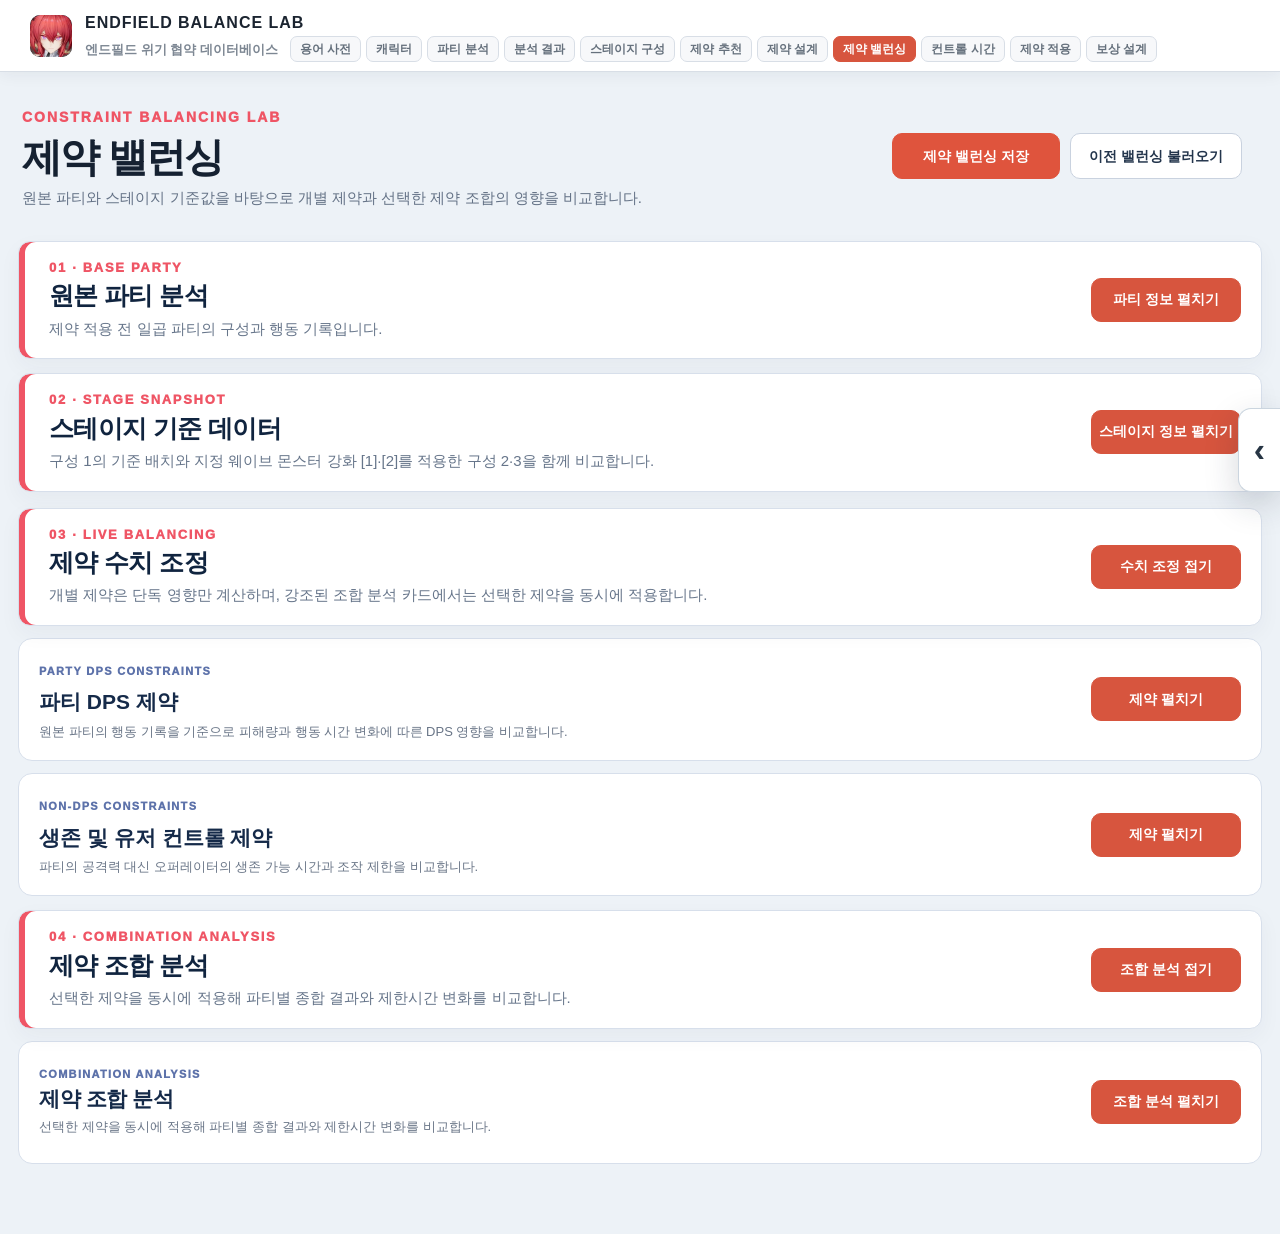
==== commit 2516cf2c: "DD" ====
--- a/constraint-balancing/index.html
+++ b/constraint-balancing/index.html
@@ -28,6 +28,7 @@
           <a href="index.html" class="active" aria-current="page">제약 밸런싱</a>
           <a href="../control-time/index.html">컨트롤 시간</a>
           <a href="../constraint-application/index.html">제약 적용</a>
+          <a href="../reward/index.html">보상 설계</a>
         </nav>
       </div>
     </div>
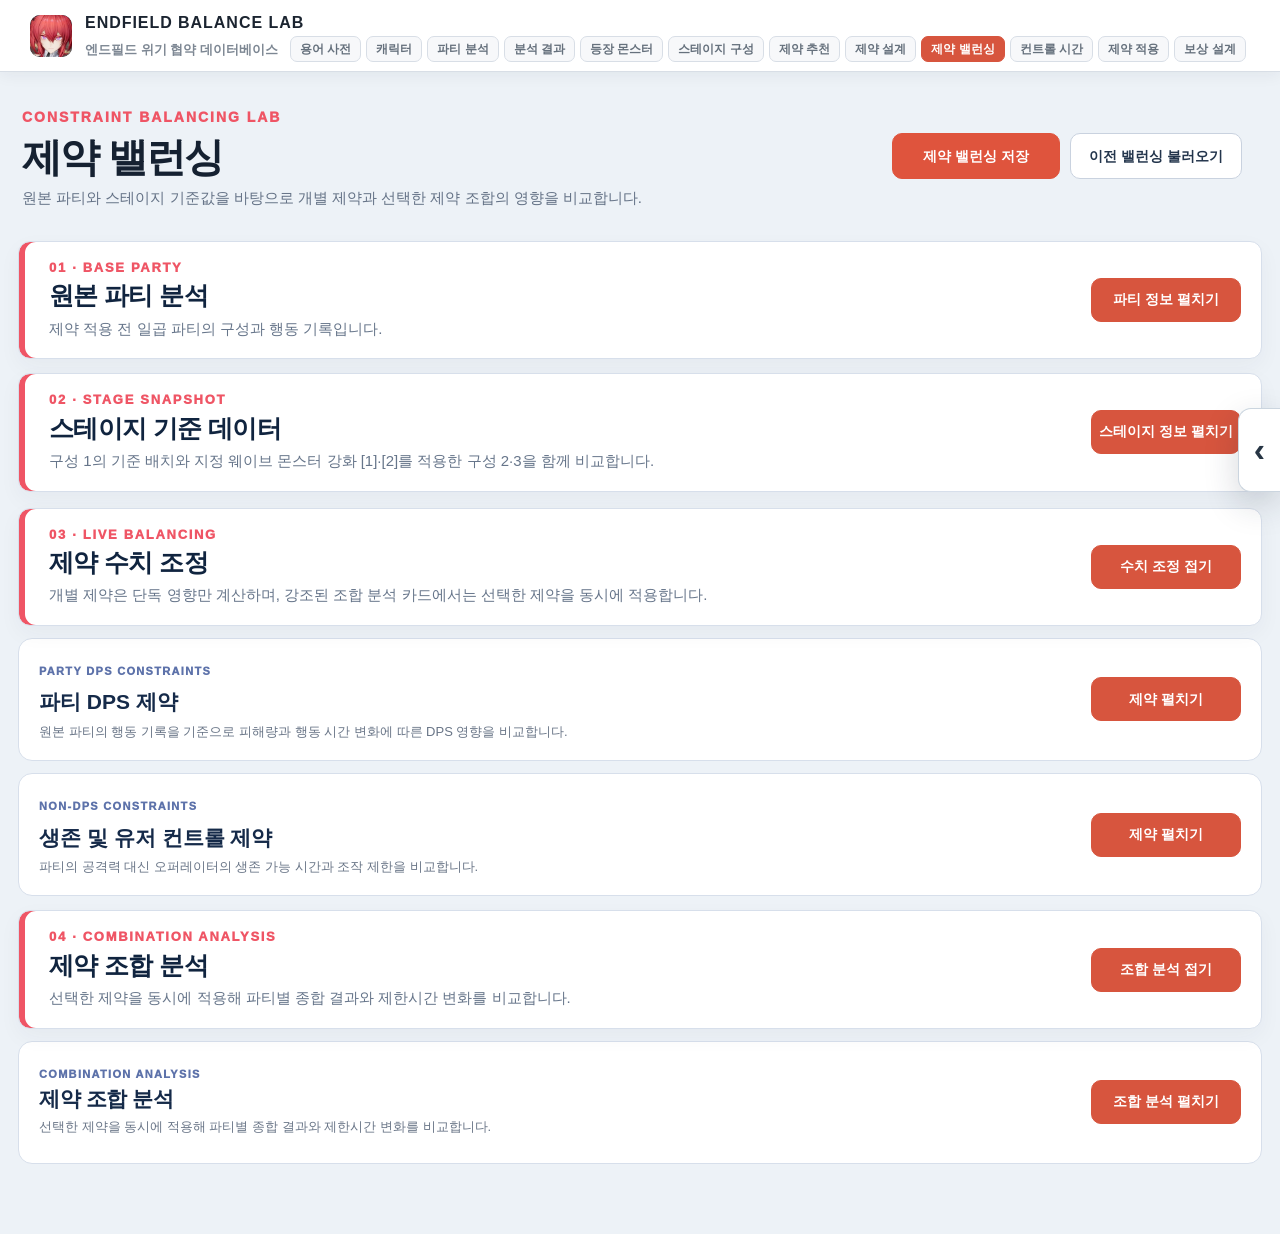
==== commit 7daef9a9: "몬스터 구성 페이지 추가" ====
--- a/constraint-balancing/index.html
+++ b/constraint-balancing/index.html
@@ -22,6 +22,7 @@
           <a href="../characters.html">캐릭터</a>
           <a href="../index.html">파티 분석</a>
           <a href="../results.html">분석 결과</a>
+          <a href="../monster-patterns/index.html">등장 몬스터</a>
           <a href="../dungeon-monsters.html">스테이지 구성</a>
           <a href="../constraints.html">제약 추천</a>
           <a href="../constraint-board.html">제약 설계</a>
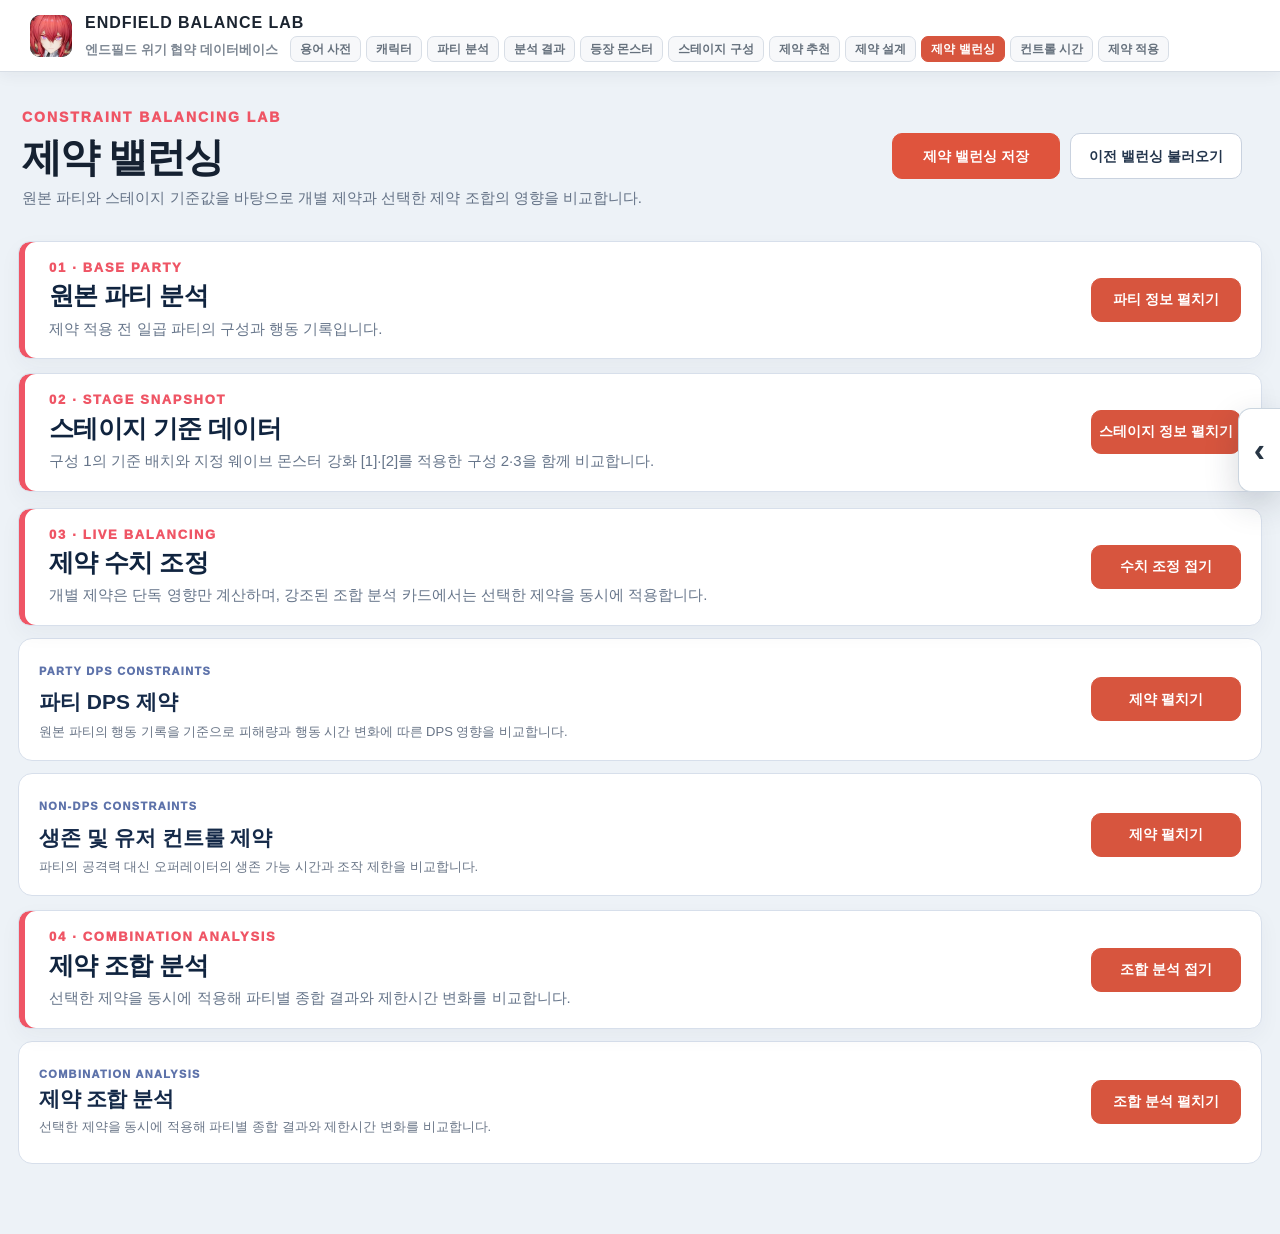
==== commit af889770: "보상 설계 메뉴 원본 제거" ====
--- a/constraint-balancing/index.html
+++ b/constraint-balancing/index.html
@@ -29,7 +29,6 @@
           <a href="index.html" class="active" aria-current="page">제약 밸런싱</a>
           <a href="../control-time/index.html">컨트롤 시간</a>
           <a href="../constraint-application/index.html">제약 적용</a>
-          <a href="../reward/index.html">보상 설계</a>
         </nav>
       </div>
     </div>
